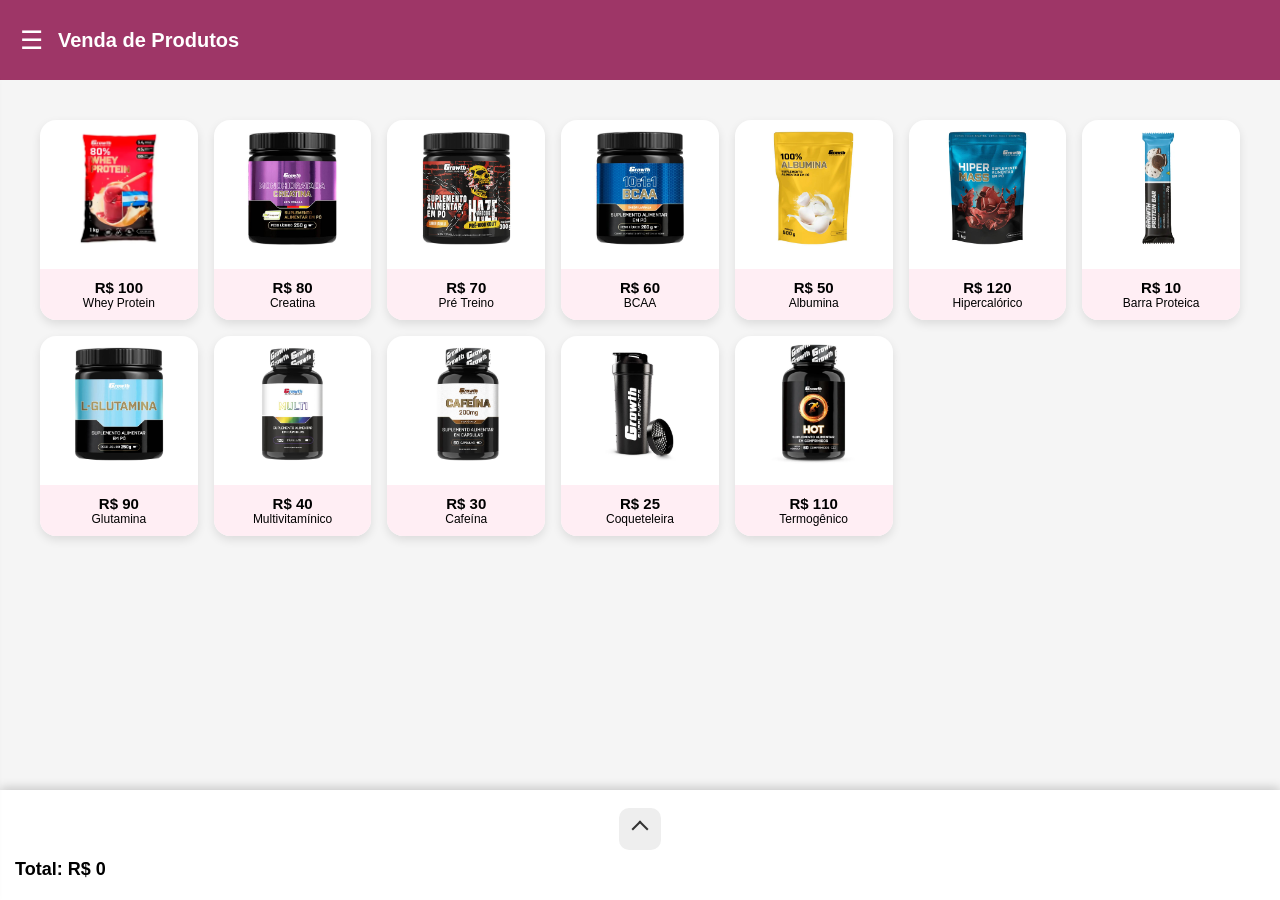
==== carrinho.html @ 3f132ab1 "Update carrinho.html" ====
<!DOCTYPE html>
<html lang="pt-BR">
<head>
<meta charset="UTF-8">
<meta name="viewport" content="width=device-width, initial-scale=1.0">
<title>PDV Web</title>

<style>
body {
  font-family: Arial, sans-serif;
  margin: 0;
  background: #f5f5f5;
}

/* HEADER */
.header {
  width: 100%;
  height: 80px;
  background: #9E3667;
  display: flex;
  align-items: center;
  padding: 0 20px;
  gap: 15px;
  position: fixed;
  top: 0;
  left: 0;
  z-index: 1000;
  box-sizing: border-box;
}

.header h1 {
  color: white;
  margin: 0;
  font-size: 20px;
}

/* 🍔 BOTÃO */
.menu-btn {
  font-size: 26px;
  color: white;
  cursor: pointer;
}

/* MENU LATERAL */
.side-menu {
  position: fixed;
  top: 80px;
  left: -260px;
  width: 250px;
  height: calc(100vh - 80px);
  background: white;
  box-shadow: 2px 0 10px rgba(0,0,0,0.2);
  transition: left 0.3s ease;
  z-index: 6000;
  display: flex;
  flex-direction: column;
}

.side-menu.open {
  left: 0;
}

.menu-item {
  padding: 20px;
  border-bottom: 1px solid #eee;
  cursor: pointer;
}

.menu-item:hover {
  background: #f5f5f5;
}

/* OVERLAY */
.menu-overlay {
  position: fixed;
  top: 0;
  left: 0;
  width: 100%;
  height: 100%;
  background: rgba(0,0,0,0.4);
  display: none;
  z-index: 5500;
}

.menu-overlay.show {
  display: block;
}

/* CONTAINER */
.container {
  max-width: 1200px;
  margin: auto;
  padding: 20px;
  margin-top: 100px;
  padding-bottom: 130px;
}

/* GRID */
.products {
  display: grid;
  grid-template-columns: repeat(auto-fill, minmax(140px, 1fr));
  gap: 16px;
}

/* CARD */
.product {
  width: 100%;
  min-height: 200px;
  background: white;
  border-radius: 16px;
  overflow: hidden;
  cursor: pointer;
  position: relative;
  box-shadow: 0 4px 10px rgba(0,0,0,0.1);
  display: flex;
  flex-direction: column;
}

.product-image-box {
  height: 120px;
  display: flex;
  align-items: center;
  justify-content: center;
  padding: 8px;
}

.product-img {
  max-width: 100%;
  max-height: 100%;
  object-fit: contain;
}

.product-info {
  background: #FFEEF4;
  padding: 10px;
  text-align: center;
  margin-top: auto;
}

.product-price {
  font-weight: bold;
  font-size: 15px;
}

.product-name {
  font-size: 12px;
}

/* BADGE */
.badge {
  position: absolute;
  top: 8px;
  right: 8px;
  background: #ff4d6d;
  color: white;
  border-radius: 50%;
  width: 28px;
  height: 28px;
  display: none;
  align-items: center;
  justify-content: center;
  font-size: 13px;
}

/* FOOTER */
.footer-bar {
  position: fixed;
  bottom: 0;
  left: 0;
  right: 0;
  height: 110px;
  background: white;
  box-shadow: 0 -2px 10px rgba(0,0,0,0.2);
  z-index: 2000;
}

.total-box {
  position: absolute;
  left: 15px;
  bottom: 20px;
  font-weight: bold;
  font-size: 18px;
}

/* SETA */
.toggle-btn {
  position: fixed;
  left: 50%;
  transform: translateX(-50%);
  bottom: 50px;
  width: 42px;
  height: 42px;
  background: #eee;
  border: none;
  border-radius: 10px;
  display: flex;
  align-items: center;
  justify-content: center;
  cursor: pointer;
  z-index: 5000;
}

.arrow {
  width: 10px;
  height: 10px;
  border-right: 2px solid #333;
  border-top: 2px solid #333;
  transform: rotate(-45deg);
  transition: 0.3s;
}

.toggle-btn.open .arrow {
  transform: rotate(135deg);
}

/* CARRINHO */
.cart-overlay {
  position: fixed;
  bottom: 0;
  left: 0;
  right: 0;
  height: 0;
  background: white;
  overflow: hidden;
  transition: 0.3s;
  z-index: 3000;
  display: flex;
  flex-direction: column;
}

.cart-overlay.open {
  height: 100vh;
}

.cart {
  flex: 1;
  overflow-y: auto;
  padding: 20px;
  margin-top: 80px;
}

.cart-item {
  display: flex;
  align-items: center;
  gap: 10px;
  margin: 10px 0;
  background: #fff;
  padding: 12px;
  border-radius: 12px;
  border: 1px solid #ddd;
}

.cart-img-box {
  width: 60px;
  height: 60px;
  display: flex;
  align-items: center;
  justify-content: center;
  flex-shrink: 0;
}

.cart-img-box img {
  max-width: 100%;
  max-height: 100%;
}

.cart-info {
  flex: 1;
  min-width: 0;
}

.cart-name {
  font-weight: bold;
}

.cart-price {
  font-size: 14px;
  color: #555;
}

.delete-btn {
  background: none;
  border: none;
  cursor: pointer;
  flex-shrink: 0;
}

.delete-btn img {
  width: 20px;
  height: 20px;
}

.total-cart {
  padding: 15px;
  font-weight: bold;
  font-size: 18px;
  border-top: 1px solid #eee;
}

/* TAXA */
.service-fee {
  padding: 10px 15px;
  border-top: 1px solid #eee;
  display: flex;
  justify-content: flex-start;
  align-items: center;
  font-size: 14px;
  gap: 10px;
}

/* SWITCH */
.switch {
  position: relative;
  width: 44px;
  height: 24px;
  flex-shrink: 0;
}

.switch input {
  display: none;
}

.slider {
  position: absolute;
  cursor: pointer;
  top: 0;
  left: 0;
  right: 0;
  bottom: 0;
  background: #ccc;
  border-radius: 24px;
  transition: 0.3s;
}

.slider:before {
  position: absolute;
  content: "";
  height: 18px;
  width: 18px;
  left: 3px;
  bottom: 3px;
  background: white;
  border-radius: 50%;
  transition: 0.3s;
}

.switch input:checked + .slider {
  background: #9E3667;
}

.switch input:checked + .slider:before {
  transform: translateX(20px);
}

.buttons {
  display: flex;
  gap: 10px;
  padding: 10px;
}

button {
  padding: 10px;
  border: none;
  border-radius: 6px;
  cursor: pointer;
}

.btn-clear { background: #ff4d6d; color: white; }
.btn-add { background: #2196f3; color: white; }
.btn-options { width: 100%; background: #9E3667; color: white; padding: 15px; }

/* MODAIS */
.modal {
  position: fixed;
  top: 0;
  left: 0;
  width: 100%;
  height: 100%;
  background: rgba(0,0,0,0.6);
  display: none;
  align-items: center;
  justify-content: center;
  z-index: 9999;
}

.modal-box {
  background: white;
  padding: 25px;
  border-radius: 12px;
  text-align: center;
  width: 300px;
  max-width: 90vw;
}

.modal-buttons {
  display: flex;
  justify-content: center;
  gap: 8px;
  margin-top: 20px;
}

.btn-yes { background: #4caf50; color: white; }
.btn-no { background: #e53935; color: white; }

/* MEDIA QUERIES */
@media (max-width: 768px) {
  .header h1 {
    font-size: 16px;
  }
  .side-menu {
    width: 220px;
    left: -230px;
  }
  .products {
    grid-template-columns: repeat(auto-fill, minmax(120px, 1fr));
    gap: 10px;
  }
  .product-image-box {
    height: 100px;
  }
}

@media (max-width: 480px) {
  .header {
    padding: 0 12px;
    height: 60px;
  }
  .header h1 {
    font-size: 14px;
  }
  .side-menu {
    top: 60px;
    height: calc(100vh - 60px);
    width: 200px;
    left: -210px;
  }
  .container {
    margin-top: 75px;
    padding: 10px;
  }
  .products {
    grid-template-columns: repeat(2, 1fr);
    gap: 8px;
  }
  .cart {
    margin-top: 60px;
    padding: 10px;
  }
}
</style>
</head>

<body>

<div class="header">
  <div class="menu-btn" onclick="toggleMenu()">☰</div>
  <h1>Venda de Produtos</h1>
</div>

<div class="side-menu" id="sideMenu">
  <div class="menu-item" onclick="goHome()">Início</div>
  <div class="menu-item" onclick="logout()">Sair</div>
</div>

<div class="menu-overlay" id="menuOverlay" onclick="toggleMenu()"></div>

<div class="container" id="main">
  <div class="products" id="products"></div>
</div>

<div class="cart-overlay" id="cartOverlay">
  <div class="cart" id="cart"></div>

  <div class="total-cart">
    Total: R$ <span id="totalCart">0</span>
  </div>

  <!-- TAXA -->
  <div class="service-fee">
    Taxa de serviço (10%)
    <label class="switch">
      <input type="checkbox" id="serviceToggle" onchange="toggleServiceFee()">
      <span class="slider"></span>
    </label>
  </div>

  <div class="buttons">
    <button class="btn-clear" onclick="openClearModal()">Limpar</button>
    <button class="btn-add" onclick="closeCart()">Adicionar Item</button>
  </div>

  <button class="btn-options" onclick="goToPayment()">+ Opções</button>
</div>

<div class="footer-bar">
  <div class="total-box">
    Total: R$ <span id="total">0</span>
  </div>
</div>

<button class="toggle-btn" id="toggleBtn" onclick="toggleCart()">
  <div class="arrow"></div>
</button>

<!-- MODAIS -->
<div class="modal" id="itemModal">
  <div class="modal-box">
    <h3>Você deseja remover este item?</h3>
    <div class="modal-buttons">
      <button class="btn-no" onclick="closeModal()">NÃO</button>
      <button class="btn-yes" onclick="confirmRemove()">SIM</button>
    </div>
  </div>
</div>

<div class="modal" id="clearModal">
  <div class="modal-box">
    <h3>Cancelar transação</h3>
    <p>Você deseja realmente cancelar esta transação?</p>
    <div class="modal-buttons">
      <button class="btn-no" onclick="closeModal()">NÃO</button>
      <button class="btn-yes" onclick="confirmClear()">SIM</button>
    </div>
  </div>
</div>

<script>

let cart = {};
let itemToRemove = null;

/* TAXA (FIX) */
let serviceFeeEnabled = false;

function calculateTotal(total){
  return serviceFeeEnabled ? total * 1.10 : total;
}

function syncServiceToggleUI(){
  document.getElementById('serviceToggle').checked = serviceFeeEnabled;
  localStorage.setItem('serviceFeeEnabled', serviceFeeEnabled);
}

function toggleServiceFee(){
  serviceFeeEnabled = document.getElementById('serviceToggle').checked;
  localStorage.setItem('serviceFeeEnabled', serviceFeeEnabled);
  updateUI();
}

function resetServiceFee(){
  serviceFeeEnabled = false;
  syncServiceToggleUI();
}

// MENU
function toggleMenu() {
  document.getElementById('sideMenu').classList.toggle('open');
  document.getElementById('menuOverlay').classList.toggle('show');
}

function logout() {
  localStorage.clear();
  window.location.href = "index.html";
}

// PRODUTOS
const produtos = [
  {nome:"Whey Protein", preco:100, img:"D_NQ_NP_877710-MLA99447989168_112025-O.webp"},
  {nome:"Creatina", preco:80, img:"creatina-250g-creapure-growth-supplements-1.jpg"},
  {nome:"Pré Treino", preco:70, img:"pr-treino-haze-hardcore-300g-growth-supplements.jpg"},
  {nome:"BCAA", preco:60, img:"bcaa-10-1-1-200g-em-p-growth-supplements.jpg"},
  {nome:"Albumina", preco:50, img:"albumina-500g-growth-supplements.jpg"},
  {nome:"Hipercalórico", preco:120, img:"hiper-mass-1kg-sabor-chocolate-growth-supplements.jpg"},
  {nome:"Barra Proteica", preco:10, img:"barra-de-prote-na-barrinha-de-prote-na-display-c-12-un-growth-supplements.webp"},
  {nome:"Glutamina", preco:90, img:"l-glutamina-250g-growth-supplements-1.jpg"},
  {nome:"Multivitamínico", preco:40, img:"multivitam-nico-120-c-ps-nova-f-rmula-growth-supplements-1.jpg"},
  {nome:"Cafeína", preco:30, img:"cafe-na-200mg-60-caps-growth-supplements-termog-nico.jpg"},
  {nome:"Coqueteleira", preco:25, img:"coqueteleira-preta-600ml-growth-supplements.jpg"},
  {nome:"Termogênico", preco:110, img:"hot.webp"}
];

const productsDiv = document.getElementById('products');

produtos.forEach(p => {
  const idSafe = p.nome.replace(/\s/g, '-');
  productsDiv.innerHTML += `
    <div class="product" onclick="addProduct('${p.nome}')">
      <div class="product-image-box">
        <img src="${p.img}" class="product-img">
      </div>
      <div class="product-info">
        <div class="product-price">R$ ${p.preco}</div>
        <div class="product-name">${p.nome}</div>
      </div>
      <div class="badge" id="badge-${idSafe}"></div>
    </div>
  `;
});

function addProduct(name) {
  const produto = produtos.find(p => p.nome === name);
  if (!cart[name]) cart[name] = { qty: 0, price: produto.preco, img: produto.img };
  cart[name].qty++;
  updateUI();
}

function updateUI() {
  const cartDiv = document.getElementById('cart');
  const totalSpan = document.getElementById('total');
  const totalCart = document.getElementById('totalCart');

  cartDiv.innerHTML = '';
  let total = 0;

  document.querySelectorAll('.badge').forEach(b => {
    b.style.display = 'none';
    b.innerText = '';
  });

  Object.keys(cart).forEach(name => {
    const item = cart[name];
    const itemTotal = item.qty * item.price;
    total += itemTotal;

    const idSafe = name.replace(/\s/g, '-');
    const badge = document.getElementById('badge-' + idSafe);

    if (badge) {
      badge.style.display = 'flex';
      badge.innerText = item.qty;
    }

    cartDiv.innerHTML += `
      <div class="cart-item">
        <div class="cart-img-box">
          <img src="${item.img}">
        </div>
        <div class="cart-info">
          <div class="cart-name">${name} x${item.qty}</div>
          <div class="cart-price">R$ ${itemTotal}</div>
        </div>
        <button class="delete-btn" onclick="askRemove('${name}')">
          <img src="lixeira.ico">
        </button>
      </div>
    `;
  });

  const finalTotal = calculateTotal(total);

  totalSpan.innerText = finalTotal.toFixed(2);
  totalCart.innerText = finalTotal.toFixed(2);

  syncServiceToggleUI();

  if (total === 0) {
    resetServiceFee();
    closeCart();
  }
}

// MODAIS
function askRemove(name) {
  itemToRemove = name;
  document.getElementById('itemModal').style.display = 'flex';
}

function confirmRemove() {
  const items = Object.keys(cart);
  document.getElementById('itemModal').style.display = 'none';

  if (items.length === 1) {
    openClearModal();
    return;
  }

  delete cart[itemToRemove];
  itemToRemove = null;
  updateUI();
}

function openClearModal() {
  document.getElementById('clearModal').style.display = 'flex';
}

function confirmClear() {
  cart = {};
  resetServiceFee();
  updateUI();
  closeModal();
}

function closeModal() {
  document.getElementById('itemModal').style.display = 'none';
  document.getElementById('clearModal').style.display = 'none';
}

// ACTIONS
function toggleCart() {
  const overlay = document.getElementById('cartOverlay');
  const btn = document.getElementById('toggleBtn');
  overlay.classList.toggle('open');
  btn.classList.toggle('open');
}

function closeCart() {
  document.getElementById('cartOverlay').classList.remove('open');
  document.getElementById('toggleBtn').classList.remove('open');
}

function goToPayment() {
  localStorage.setItem('cart', JSON.stringify(cart));
  window.location.href = "pagamento.html";
}

function goHome() {
  closeCart();
  toggleMenu();
}

</script>

</body>
</html>
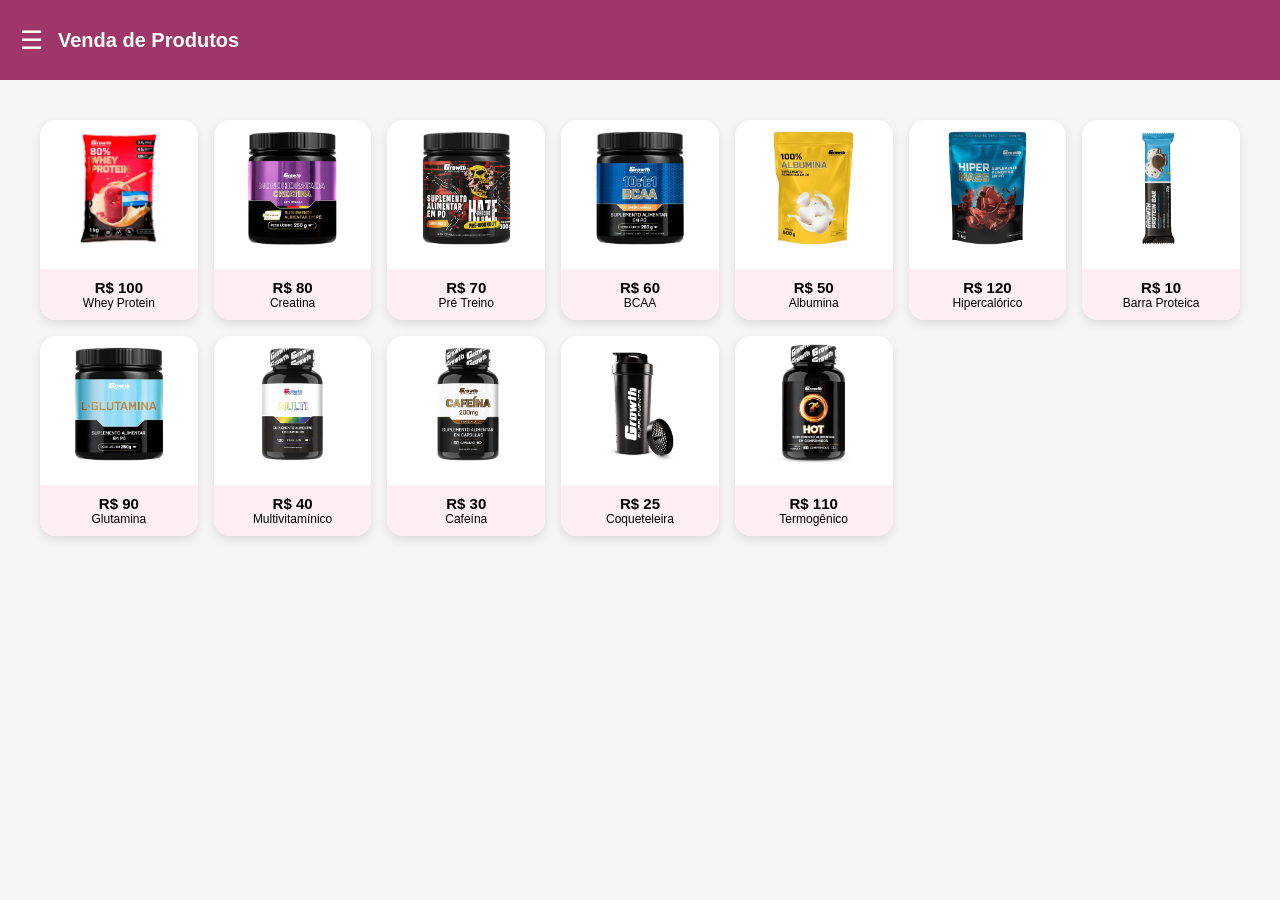
==== commit db57db6d: "Update carrinho.html" ====
--- a/carrinho.html
+++ b/carrinho.html
@@ -172,6 +172,7 @@
   background: white;
   box-shadow: 0 -2px 10px rgba(0,0,0,0.2);
   z-index: 2000;
+  display: none;
 }
 
 .total-box {
@@ -198,6 +199,7 @@
   justify-content: center;
   cursor: pointer;
   z-index: 5000;
+  display: none;
 }
 
 .arrow {
@@ -653,9 +655,17 @@
 
   syncServiceToggleUI();
 
+  const footerBar = document.querySelector('.footer-bar');
+  const toggleBtn = document.getElementById('toggleBtn');
+
   if (total === 0) {
+    footerBar.style.display = 'none';
+    toggleBtn.style.display = 'none';
     resetServiceFee();
     closeCart();
+  } else {
+    footerBar.style.display = 'block';
+    toggleBtn.style.display = 'flex';
   }
 }
 
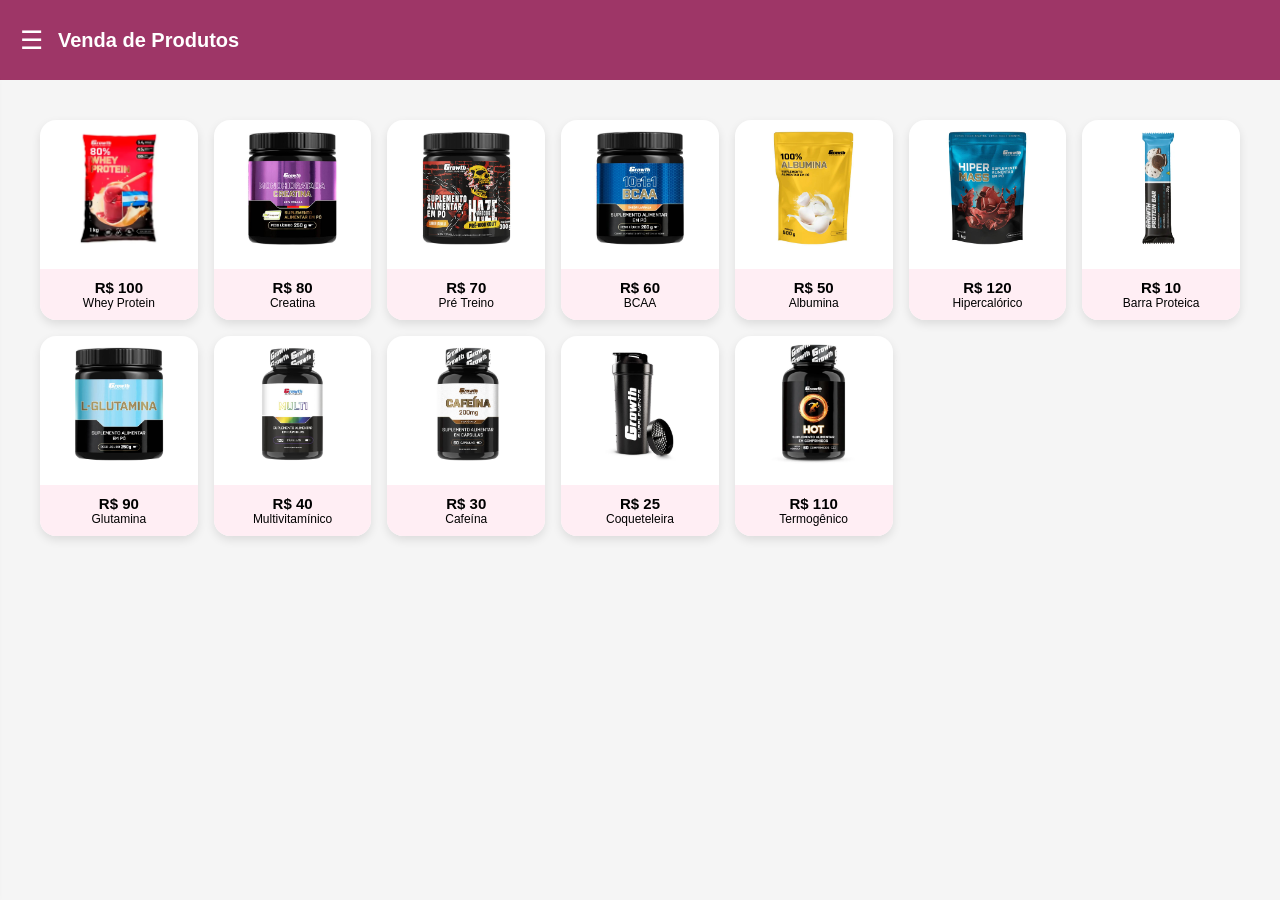
==== commit f28cddab: "Update carrinho.html" ====
--- a/carrinho.html
+++ b/carrinho.html
@@ -280,6 +280,14 @@
   color: #555;
 }
 
+.cart-actions {
+  display: flex;
+  flex-direction: column;
+  align-items: flex-end;
+  gap: 8px;
+  flex-shrink: 0;
+}
+
 .delete-btn {
   background: none;
   border: none;
@@ -290,6 +298,44 @@
 .delete-btn img {
   width: 20px;
   height: 20px;
+}
+
+/* BOTÃO APLICAR DESCONTO INDIVIDUAL */
+.btn-desconto-item {
+  background: #2196f3;
+  color: white;
+  border: none;
+  padding: 6px 12px;
+  border-radius: 20px;
+  cursor: pointer;
+  font-size: 11px;
+  white-space: nowrap;
+}
+
+/* DESCONTO APLICADO */
+.desconto-aplicado {
+  display: flex;
+  align-items: center;
+  gap: 6px;
+  font-size: 12px;
+  color: #555;
+  white-space: nowrap;
+}
+
+.btn-remove-desconto {
+  width: 22px;
+  height: 22px;
+  border-radius: 50%;
+  background: red;
+  color: white;
+  border: none;
+  cursor: pointer;
+  font-size: 12px;
+  display: flex;
+  align-items: center;
+  justify-content: center;
+  flex-shrink: 0;
+  line-height: 1;
 }
 
 .total-cart {
@@ -394,11 +440,93 @@
   max-width: 90vw;
 }
 
+.modal-header {
+  display: flex;
+  justify-content: space-between;
+  align-items: center;
+  margin-bottom: 15px;
+  font-weight: bold;
+}
+
+.modal-close {
+  cursor: pointer;
+  font-size: 20px;
+  color: #666;
+}
+
 .modal-buttons {
   display: flex;
   justify-content: center;
   gap: 8px;
   margin-top: 20px;
+}
+
+.option {
+  padding: 14px 0;
+  border-bottom: 1px solid #eee;
+  cursor: pointer;
+}
+.option:last-child { border-bottom: none; }
+
+/* Keypad */
+#discDisplay { text-align: center; font-size: 34px; margin: 10px 0; }
+#discLabel { text-align: center; margin-bottom: 15px; color: #666; }
+.keypad {
+  display: grid; grid-template-columns: repeat(3, 1fr);
+  gap: 12px; justify-items: center; margin-top: 10px;
+}
+.key {
+  width: 56px; height: 56px; border-radius: 50%;
+  border: 2px solid #9E3667; background: #f2f2f2;
+  font-size: 18px; cursor: pointer;
+}
+.actions {
+  display: flex; gap: 10px; margin-top: 15px;
+}
+.btn-red, .btn-green {
+  flex: 1; padding: 12px; border: none; border-radius: 12px;
+  color: white; font-weight: bold; cursor: pointer;
+}
+.btn-red { background: #e74c3c; }
+.btn-green { background: #2ecc71; }
+
+/* Modais de Erro e Login */
+#discErrorModal, #discErroInvalidoModal, #discLoginModal, #discErroLoginModal {
+  position: fixed; inset: 0; background: rgba(0,0,0,0.6);
+  display: none; align-items: center; justify-content: center;
+  z-index: 10000;
+}
+
+/* Login */
+#discLoginModal .modal-box {
+  padding: 30px 25px;
+}
+#discLoginModal p {
+  margin: 15px 0 6px 0;
+  text-align: left;
+  font-weight: bold;
+  color: #333;
+}
+#discLoginModal input {
+  width: 100%;
+  padding: 13px;
+  margin-bottom: 18px;
+  border: 1px solid #ccc;
+  border-radius: 8px;
+  font-size: 16px;
+  box-sizing: border-box;
+}
+#discLoginModal button {
+  width: 100%;
+  padding: 14px;
+  background: #9E3667;
+  color: white;
+  border: none;
+  border-radius: 12px;
+  font-size: 16px;
+  font-weight: bold;
+  cursor: pointer;
+  margin-top: 10px;
 }
 
 .btn-yes { background: #4caf50; color: white; }
@@ -447,6 +575,11 @@
   .cart {
     margin-top: 60px;
     padding: 10px;
+  }
+  .key {
+    width: 48px;
+    height: 48px;
+    font-size: 16px;
   }
 }
 </style>
@@ -504,7 +637,7 @@
   <div class="arrow"></div>
 </button>
 
-<!-- MODAIS -->
+<!-- MODAIS EXISTENTES -->
 <div class="modal" id="itemModal">
   <div class="modal-box">
     <h3>Você deseja remover este item?</h3>
@@ -526,16 +659,112 @@
   </div>
 </div>
 
+<!-- MODAL TIPO DE DESCONTO INDIVIDUAL -->
+<div class="modal" id="discTipoModal">
+  <div class="modal-box">
+    <div class="modal-header">
+      <span>Tipo de desconto</span>
+      <span class="modal-close" onclick="discFecharModal()">✕</span>
+    </div>
+    <div class="option" onclick="discAbrirInput('percent')">(%) Percentual</div>
+    <div class="option" onclick="discAbrirInput('valor')">(R$) Valor</div>
+  </div>
+</div>
+
+<!-- MODAL TECLADO NUMÉRICO -->
+<div class="modal" id="discInputModal">
+  <div class="modal-box">
+    <h2 id="discDisplay">0</h2>
+    <p id="discLabel"></p>
+    <div class="keypad">
+      <button class="key" onclick="discDig(1)">1</button>
+      <button class="key" onclick="discDig(2)">2</button>
+      <button class="key" onclick="discDig(3)">3</button>
+      <button class="key" onclick="discDig(4)">4</button>
+      <button class="key" onclick="discDig(5)">5</button>
+      <button class="key" onclick="discDig(6)">6</button>
+      <button class="key" onclick="discDig(7)">7</button>
+      <button class="key" onclick="discDig(8)">8</button>
+      <button class="key" onclick="discDig(9)">9</button>
+      <button class="key" onclick="discClearInput()">C</button>
+      <button class="key" onclick="discDig(0)">0</button>
+      <button class="key" onclick="discDel()">⌫</button>
+    </div>
+    <div class="actions">
+      <button class="btn-red" onclick="discCancelarInput()">Cancelar</button>
+      <button class="btn-green" onclick="discValidarEDescontar()">Avançar</button>
+    </div>
+  </div>
+</div>
+
+<!-- MODAL ERRO INVÁLIDO -->
+<div id="discErroInvalidoModal">
+  <div class="modal-box">
+    <div style="font-size:18px; font-weight:bold; margin-bottom:12px;">EYE WEB</div>
+    <div style="font-size:15px; color:#666; margin-bottom:25px;">Valor inválido para o desconto</div>
+    <button onclick="discFecharErroInvalido()" 
+            style="background:#9E3667; color:white; padding:12px 40px; border:none; border-radius:12px; font-weight:bold;">
+      OK
+    </button>
+  </div>
+</div>
+
+<!-- MODAL LIMITE SUPERIOR -->
+<div id="discErrorModal">
+  <div class="modal-box">
+    <div id="discErrorTitle" style="font-size:18px; font-weight:bold; margin-bottom:15px;">AUTORIZAR</div>
+    <div id="discErrorMessage" style="font-size:15px; color:#666; margin-bottom:25px; line-height:1.5;"></div>
+    <div style="display:flex; gap:12px; justify-content:center;">
+      <button onclick="discAbrirModalLogin()" 
+              style="background:#e74c3c; color:white; padding:12px 30px; border:none; border-radius:12px; font-weight:bold;">
+        Autorizar
+      </button>
+      <button onclick="discFecharErroERetornar()" 
+              style="background:#9E3667; color:white; padding:12px 30px; border:none; border-radius:12px; font-weight:bold;">
+        OK
+      </button>
+    </div>
+  </div>
+</div>
+
+<!-- MODAL LOGIN -->
+<div id="discLoginModal">
+  <div class="modal-box">
+    <div class="modal-header">
+      <span>LOGIN COM SEUS DADOS</span>
+      <span class="modal-close" onclick="discFecharTodosModais()">✕</span>
+    </div>
+    <p>Usuário</p>
+    <input type="text" id="discUsername" placeholder="Digite o usuário">
+    <p>Senha</p>
+    <input type="password" id="discPassword" placeholder="Digite a senha">
+    <button onclick="discTentarLogin()">Entrar</button>
+  </div>
+</div>
+
+<!-- MODAL ERRO LOGIN -->
+<div id="discErroLoginModal">
+  <div class="modal-box">
+    <div style="font-size:18px; font-weight:bold; color:#333; margin-bottom:10px;">EYE PRO</div>
+    <div style="font-size:15px; color:#666; margin-bottom:25px;">Usuário/senha incorreto</div>
+    <button onclick="discFecharErroLogin()" 
+            style="background:#9E3667; color:white; padding:12px 40px; border:none; border-radius:12px; font-weight:bold;">
+      OK
+    </button>
+  </div>
+</div>
+
 <script>
 
 let cart = {};
 let itemToRemove = null;
 
-/* TAXA (FIX) */
+/* TAXA */
 let serviceFeeEnabled = false;
 
-function calculateTotal(total){
-  return serviceFeeEnabled ? total * 1.10 : total;
+function calculateTotal(subtotal){
+  // subtotal já vem com descontos aplicados
+  return serviceFeeEnabled ? subtotal * 1.10 : subtotal;
 }
 
 function syncServiceToggleUI(){
@@ -601,7 +830,7 @@
 
 function addProduct(name) {
   const produto = produtos.find(p => p.nome === name);
-  if (!cart[name]) cart[name] = { qty: 0, price: produto.preco, img: produto.img };
+  if (!cart[name]) cart[name] = { qty: 0, price: produto.preco, img: produto.img, desconto: 0, descontoTipo: null };
   cart[name].qty++;
   updateUI();
 }
@@ -612,7 +841,8 @@
   const totalCart = document.getElementById('totalCart');
 
   cartDiv.innerHTML = '';
-  let total = 0;
+  let somaProdutos = 0;
+  let somaDescontos = 0;
 
   document.querySelectorAll('.badge').forEach(b => {
     b.style.display = 'none';
@@ -622,7 +852,16 @@
   Object.keys(cart).forEach(name => {
     const item = cart[name];
     const itemTotal = item.qty * item.price;
-    total += itemTotal;
+    somaProdutos += itemTotal;
+
+    // Calcular desconto do item
+    let descontoValor = 0;
+    if (item.descontoTipo === 'percent') {
+      descontoValor = itemTotal * item.desconto / 100;
+    } else if (item.descontoTipo === 'valor') {
+      descontoValor = item.desconto;
+    }
+    somaDescontos += descontoValor;
 
     const idSafe = name.replace(/\s/g, '-');
     const badge = document.getElementById('badge-' + idSafe);
@@ -630,6 +869,21 @@
     if (badge) {
       badge.style.display = 'flex';
       badge.innerText = item.qty;
+    }
+
+    // Botão de desconto ou desconto aplicado
+    let descontoHTML = '';
+    if (item.descontoTipo) {
+      descontoHTML = `
+        <div class="desconto-aplicado">
+          <button class="btn-remove-desconto" onclick="event.stopPropagation(); removerDescontoItem('${name}')">✕</button>
+          <span>desconto de R$ ${descontoValor.toFixed(2)}</span>
+        </div>
+      `;
+    } else {
+      descontoHTML = `
+        <button class="btn-desconto-item" onclick="event.stopPropagation(); abrirDescontoItem('${name}')">APLICAR DESCONTO</button>
+      `;
     }
 
     cartDiv.innerHTML += `
@@ -641,14 +895,19 @@
           <div class="cart-name">${name} x${item.qty}</div>
           <div class="cart-price">R$ ${itemTotal}</div>
         </div>
-        <button class="delete-btn" onclick="askRemove('${name}')">
-          <img src="lixeira.ico">
-        </button>
+        <div class="cart-actions">
+          <button class="delete-btn" onclick="askRemove('${name}')">
+            <img src="lixeira.ico">
+          </button>
+          ${descontoHTML}
+        </div>
       </div>
     `;
   });
 
-  const finalTotal = calculateTotal(total);
+  // (Soma dos produtos - desconto) e depois + taxa se habilitada
+  const subtotalComDesconto = somaProdutos - somaDescontos;
+  const finalTotal = calculateTotal(subtotalComDesconto);
 
   totalSpan.innerText = finalTotal.toFixed(2);
   totalCart.innerText = finalTotal.toFixed(2);
@@ -658,7 +917,7 @@
   const footerBar = document.querySelector('.footer-bar');
   const toggleBtn = document.getElementById('toggleBtn');
 
-  if (total === 0) {
+  if (somaProdutos === 0) {
     footerBar.style.display = 'none';
     toggleBtn.style.display = 'none';
     resetServiceFee();
@@ -669,7 +928,203 @@
   }
 }
 
-// MODAIS
+// ======================= DESCONTO INDIVIDUAL =======================
+const DISC_LIMITE_PERCENTUAL = 10;
+let discItemName = null;
+let discTipo = null;
+let discInput = "";
+let discDescontoPendente = null;
+let discTipoPendente = null;
+
+// Calcula a soma de todos os descontos individuais (excluindo um item opcional)
+function calcTotalDescontos(excluirItem) {
+  let soma = 0;
+  Object.keys(cart).forEach(name => {
+    if (name === excluirItem) return;
+    const item = cart[name];
+    if (item.descontoTipo === 'percent') {
+      soma += (item.qty * item.price) * item.desconto / 100;
+    } else if (item.descontoTipo === 'valor') {
+      soma += item.desconto;
+    }
+  });
+  return soma;
+}
+
+function calcSomaProdutos() {
+  let soma = 0;
+  Object.keys(cart).forEach(name => { soma += cart[name].qty * cart[name].price; });
+  return soma;
+}
+
+function abrirDescontoItem(name) {
+  discItemName = name;
+  discTipo = null;
+  discInput = "";
+  document.getElementById('discTipoModal').style.display = 'flex';
+}
+
+function discAbrirInput(t) {
+  discTipo = t;
+  discInput = "";
+  document.getElementById('discTipoModal').style.display = 'none';
+  document.getElementById('discInputModal').style.display = 'flex';
+  document.getElementById('discLabel').innerText = t === "percent" ? "PERCENTUAL (%)" : "VALOR (R$)";
+  discAtualizarDisplay();
+}
+
+function discFecharModal() {
+  document.getElementById('discTipoModal').style.display = 'none';
+  document.getElementById('discInputModal').style.display = 'none';
+  discItemName = null;
+  discTipo = null;
+  discInput = "";
+}
+
+function discCancelarInput() {
+  discTipo = null;
+  discInput = "";
+  discFecharModal();
+}
+
+function discValidarEDescontar() {
+  const item = cart[discItemName];
+  const itemTotal = item.qty * item.price;
+  const somaProdutos = calcSomaProdutos();
+  const descontosExistentes = calcTotalDescontos(discItemName);
+  const limiteGlobal = somaProdutos * (DISC_LIMITE_PERCENTUAL / 100);
+  let valorDigitado = parseFloat(discInput) || 0;
+
+  let novoDescontoReais = 0;
+
+  if (discTipo === "percent") {
+    if (valorDigitado <= 0 || valorDigitado >= 100) {
+      discMostrarErroInvalido();
+      return;
+    }
+    novoDescontoReais = itemTotal * valorDigitado / 100;
+  } else {
+    novoDescontoReais = valorDigitado / 100;
+    if (novoDescontoReais <= 0 || novoDescontoReais >= itemTotal) {
+      discMostrarErroInvalido();
+      return;
+    }
+  }
+
+  // Verifica se a soma de todos os descontos ultrapassa 10% do total do carrinho
+  if (descontosExistentes + novoDescontoReais > limiteGlobal) {
+    discDescontoPendente = discTipo === "percent" ? valorDigitado : novoDescontoReais;
+    discTipoPendente = discTipo;
+    const disponivel = Math.max(0, limiteGlobal - descontosExistentes);
+    discMostrarLimiteSuperior(
+      `Não é possivel adicionar o desconto.<br>O limite total de desconto é de ${DISC_LIMITE_PERCENTUAL}% (R$ ${limiteGlobal.toFixed(2)}).<br>Disponível: R$ ${disponivel.toFixed(2)}`
+    );
+    return;
+  }
+
+  // Aplicar desconto
+  if (discTipo === "percent") {
+    item.desconto = valorDigitado;
+    item.descontoTipo = "percent";
+  } else {
+    item.desconto = novoDescontoReais;
+    item.descontoTipo = "valor";
+  }
+
+  document.getElementById('discInputModal').style.display = 'none';
+  discItemName = null;
+  discTipo = null;
+  discInput = "";
+  updateUI();
+}
+
+function removerDescontoItem(name) {
+  cart[name].desconto = 0;
+  cart[name].descontoTipo = null;
+  updateUI();
+}
+
+// Keypad
+function discDig(n) { discInput += n; discAtualizarDisplay(); }
+function discDel() { discInput = discInput.slice(0, -1); discAtualizarDisplay(); }
+function discClearInput() { discInput = ""; discAtualizarDisplay(); }
+
+function discAtualizarDisplay() {
+  document.getElementById('discDisplay').innerText =
+    discTipo === "percent"
+      ? (discInput || "0") + "%"
+      : "R$ " + ((parseFloat(discInput) || 0) / 100).toFixed(2);
+}
+
+// Modais de erro/login
+function discMostrarErroInvalido() {
+  document.getElementById('discErroInvalidoModal').style.display = "flex";
+}
+
+function discFecharErroInvalido() {
+  document.getElementById('discErroInvalidoModal').style.display = "none";
+}
+
+function discMostrarLimiteSuperior(msg) {
+  document.getElementById('discErrorMessage').innerHTML = msg;
+  document.getElementById('discErrorModal').style.display = "flex";
+}
+
+function discAbrirModalLogin() {
+  document.getElementById('discErrorModal').style.display = "none";
+  document.getElementById('discUsername').value = "";
+  document.getElementById('discPassword').value = "";
+  document.getElementById('discLoginModal').style.display = "flex";
+}
+
+function discTentarLogin() {
+  const user = document.getElementById('discUsername').value.trim();
+  const pass = document.getElementById('discPassword').value.trim();
+
+  if (user === "candidato" && pass === "Candidato.22") {
+    const item = cart[discItemName];
+    if (discTipoPendente === "percent") {
+      item.desconto = discDescontoPendente;
+      item.descontoTipo = "percent";
+    } else {
+      item.desconto = discDescontoPendente;
+      item.descontoTipo = "valor";
+    }
+    document.getElementById('discLoginModal').style.display = "none";
+    document.getElementById('discInputModal').style.display = "none";
+    discDescontoPendente = null;
+    discTipoPendente = null;
+    discItemName = null;
+    discTipo = null;
+    discInput = "";
+    updateUI();
+  } else {
+    document.getElementById('discLoginModal').style.display = "none";
+    document.getElementById('discErroLoginModal').style.display = "flex";
+  }
+}
+
+function discFecharErroLogin() {
+  document.getElementById('discErroLoginModal').style.display = "none";
+  document.getElementById('discLoginModal').style.display = "flex";
+}
+
+function discFecharErroERetornar() {
+  document.getElementById('discErrorModal').style.display = "none";
+}
+
+function discFecharTodosModais() {
+  document.getElementById('discLoginModal').style.display = "none";
+  document.getElementById('discErroLoginModal').style.display = "none";
+  document.getElementById('discErrorModal').style.display = "none";
+  document.getElementById('discInputModal').style.display = "none";
+  document.getElementById('discTipoModal').style.display = "none";
+  discItemName = null;
+  discTipo = null;
+  discInput = "";
+}
+
+// ======================= MODAIS ORIGINAIS =======================
 function askRemove(name) {
   itemToRemove = name;
   document.getElementById('itemModal').style.display = 'flex';
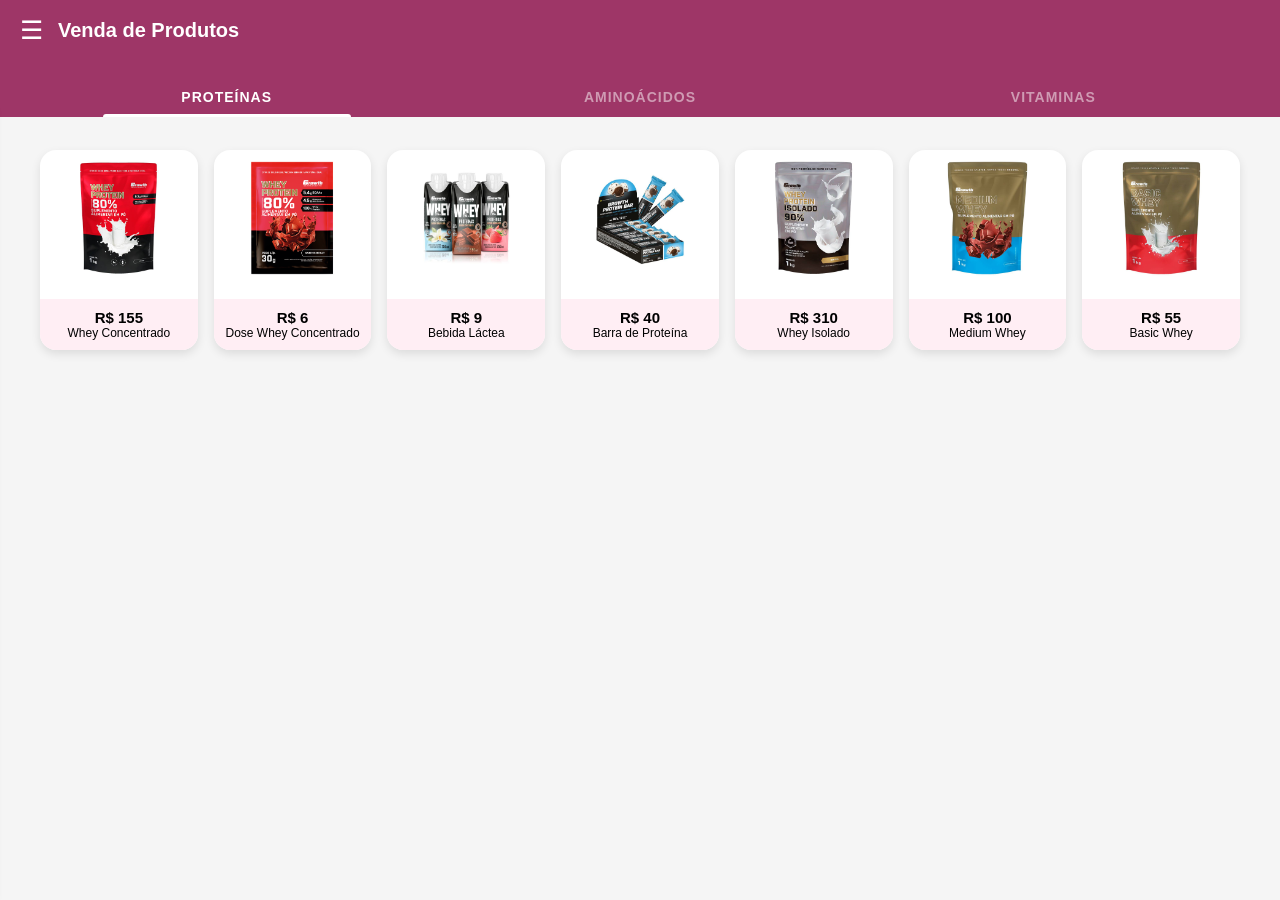
==== commit 0368b41c: "Update carrinho.html" ====
--- a/carrinho.html
+++ b/carrinho.html
@@ -15,7 +15,6 @@
 /* HEADER */
 .header {
   width: 100%;
-  height: 80px;
   background: #9E3667;
   display: flex;
   align-items: center;
@@ -26,12 +25,66 @@
   left: 0;
   z-index: 1000;
   box-sizing: border-box;
+  flex-direction: column;
+  padding-bottom: 0;
+}
+
+.header-top {
+  width: 100%;
+  height: 60px;
+  display: flex;
+  align-items: center;
+  gap: 15px;
 }
 
 .header h1 {
   color: white;
   margin: 0;
   font-size: 20px;
+}
+
+/* ABAS DE GRUPO */
+.group-tabs {
+  width: 100%;
+  display: flex;
+  justify-content: center;
+  gap: 0;
+  padding: 0;
+}
+
+.group-tab {
+  flex: 1;
+  text-align: center;
+  padding: 14px 10px 12px;
+  color: rgba(255,255,255,0.5);
+  font-weight: bold;
+  font-size: 14px;
+  letter-spacing: 1px;
+  cursor: pointer;
+  position: relative;
+  transition: color 0.3s;
+  user-select: none;
+}
+
+.group-tab.active {
+  color: #fff;
+}
+
+.group-tab::after {
+  content: '';
+  position: absolute;
+  bottom: 0;
+  left: 50%;
+  transform: translateX(-50%);
+  width: 0;
+  height: 3px;
+  background: #fff;
+  border-radius: 3px 3px 0 0;
+  transition: width 0.3s;
+}
+
+.group-tab.active::after {
+  width: 60%;
 }
 
 /* 🍔 BOTÃO */
@@ -44,10 +97,10 @@
 /* MENU LATERAL */
 .side-menu {
   position: fixed;
-  top: 80px;
+  top: 110px;
   left: -260px;
   width: 250px;
-  height: calc(100vh - 80px);
+  height: calc(100vh - 110px);
   background: white;
   box-shadow: 2px 0 10px rgba(0,0,0,0.2);
   transition: left 0.3s ease;
@@ -91,7 +144,7 @@
   max-width: 1200px;
   margin: auto;
   padding: 20px;
-  margin-top: 100px;
+  margin-top: 130px;
   padding-bottom: 130px;
 }
 
@@ -553,19 +606,26 @@
 @media (max-width: 480px) {
   .header {
     padding: 0 12px;
-    height: 60px;
+    padding-bottom: 0;
+  }
+  .header-top {
+    height: 50px;
   }
   .header h1 {
     font-size: 14px;
   }
+  .group-tab {
+    font-size: 11px;
+    padding: 10px 5px 8px;
+  }
   .side-menu {
-    top: 60px;
-    height: calc(100vh - 60px);
+    top: 95px;
+    height: calc(100vh - 95px);
     width: 200px;
     left: -210px;
   }
   .container {
-    margin-top: 75px;
+    margin-top: 115px;
     padding: 10px;
   }
   .products {
@@ -588,8 +648,15 @@
 <body>
 
 <div class="header">
-  <div class="menu-btn" onclick="toggleMenu()">☰</div>
-  <h1>Venda de Produtos</h1>
+  <div class="header-top">
+    <div class="menu-btn" onclick="toggleMenu()">☰</div>
+    <h1>Venda de Produtos</h1>
+  </div>
+  <div class="group-tabs">
+    <div class="group-tab active" onclick="selectGroup('PROTEINAS')" id="tab-PROTEINAS">PROTEÍNAS</div>
+    <div class="group-tab" onclick="selectGroup('AMINOACIDOS')" id="tab-AMINOACIDOS">AMINOÁCIDOS</div>
+    <div class="group-tab" onclick="selectGroup('VITAMINAS')" id="tab-VITAMINAS">VITAMINAS</div>
+  </div>
 </div>
 
 <div class="side-menu" id="sideMenu">
@@ -763,7 +830,6 @@
 let serviceFeeEnabled = false;
 
 function calculateTotal(subtotal){
-  // subtotal já vem com descontos aplicados
   return serviceFeeEnabled ? subtotal * 1.10 : subtotal;
 }
 
@@ -794,42 +860,87 @@
   window.location.href = "index.html";
 }
 
-// PRODUTOS
-const produtos = [
-  {nome:"Whey Protein", preco:100, img:"D_NQ_NP_877710-MLA99447989168_112025-O.webp"},
-  {nome:"Creatina", preco:80, img:"creatina-250g-creapure-growth-supplements-1.jpg"},
-  {nome:"Pré Treino", preco:70, img:"pr-treino-haze-hardcore-300g-growth-supplements.jpg"},
-  {nome:"BCAA", preco:60, img:"bcaa-10-1-1-200g-em-p-growth-supplements.jpg"},
-  {nome:"Albumina", preco:50, img:"albumina-500g-growth-supplements.jpg"},
-  {nome:"Hipercalórico", preco:120, img:"hiper-mass-1kg-sabor-chocolate-growth-supplements.jpg"},
-  {nome:"Barra Proteica", preco:10, img:"barra-de-prote-na-barrinha-de-prote-na-display-c-12-un-growth-supplements.webp"},
-  {nome:"Glutamina", preco:90, img:"l-glutamina-250g-growth-supplements-1.jpg"},
-  {nome:"Multivitamínico", preco:40, img:"multivitam-nico-120-c-ps-nova-f-rmula-growth-supplements-1.jpg"},
-  {nome:"Cafeína", preco:30, img:"cafe-na-200mg-60-caps-growth-supplements-termog-nico.jpg"},
-  {nome:"Coqueteleira", preco:25, img:"coqueteleira-preta-600ml-growth-supplements.jpg"},
-  {nome:"Termogênico", preco:110, img:"hot.webp"}
-];
-
-const productsDiv = document.getElementById('products');
-
-produtos.forEach(p => {
-  const idSafe = p.nome.replace(/\s/g, '-');
-  productsDiv.innerHTML += `
-    <div class="product" onclick="addProduct('${p.nome}')">
-      <div class="product-image-box">
-        <img src="${p.img}" class="product-img">
+// ======================= PRODUTOS POR GRUPO =======================
+const produtosPorGrupo = {
+  PROTEINAS: [
+    // ⬇️ COLOQUE A IMAGEM DE CADA PRODUTO NO CAMPO "img" ABAIXO
+    { nome: "Whey Concentrado",    preco: 155, img: "top-whey-protein-concentrado-1kg-growth-supplements-3.jpg" /* ex: "D_NQ_NP_877710-MLA99447989168_112025-O.webp" */ },
+    { nome: "Dose Whey Concentrado", preco: 6,  img: "dose-whey-protein-concentrado-30gr-growth-supplements-6.png" /* ex: "dose-whey.jpg" */ },
+    { nome: "Bebida Láctea",       preco: 9,   img: "bebida-l-ctea-uht-de-prote-nas-growth-supplements.jpg" /* ex: "bebida-lactea.jpg" */ },
+    { nome: "Barra de Proteína",   preco: 40,  img: "barra-de-prote-na-barrinha-de-prote-na-display-c-12-un-growth-supplements-2.jpg" /* ex: "barra-proteina.jpg" */ },
+    { nome: "Whey Isolado",        preco: 310, img: "top-whey-protein-isolado-1kg-growth-supplements-3.jpg" /* ex: "whey-isolado.jpg" */ },
+    { nome: "Medium Whey",         preco: 100, img: "medium-whey-protein-1kg-growth-supplements.jpg" /* ex: "medium-whey.jpg" */ },
+    { nome: "Basic Whey",          preco: 55,  img: "basic-whey-protein-1kg-growth-supplements.jpg" /* ex: "basic-whey.jpg" */ },
+  ],
+  AMINOACIDOS: [
+    { nome: "Creatina",            preco: 50,  img: "creatina-monohidratada-250g-growth-supplements.jpg" /* ex: "creatina.jpg" */ },
+    { nome: "Creatina Creapure",   preco: 110, img: "creatina-250g-creapure-growth-supplements-1.jpg" /* ex: "creatina-creapure.jpg" */ },
+    { nome: "Glutamina",           preco: 50,  img: "l-glutamina-250g-growth-supplements-1.jpg" /* ex: "glutamina.jpg" */ },
+    { nome: "Beta-Alanina",        preco: 70,  img: "beta-alanina-em-p-growth-supplements.jpg" /* ex: "beta-alanina.jpg" */ },
+    { nome: "BCAA",                preco: 55,  img: "bcaa-10-1-1-200g-em-p-growth-supplements.jpg" /* ex: "bcaa.jpg" */ },
+    { nome: "Arginina",            preco: 30,  img: "arginina-powder-250g-growth-supplements.jpg" /* ex: "arginina.jpg" */ },
+    { nome: "Leucina",             preco: 43,  img: "l-leucine-200gr-growth-supplements-2.jpg" /* ex: "leucina.jpg" */ },
+  ],
+  VITAMINAS: [
+    { nome: "Multivitamínico",     preco: 48,  img: "multivitam-nico-120-c-ps-nova-f-rmula-growth-supplements-1.jpg" /* ex: "multivitaminico.jpg" */ },
+    { nome: "Vitamina D",          preco: 32,  img: "vitamina-d-ultra-2000ui-120-caps-growth-supplements-1.jpg" /* ex: "vitamina-d.jpg" */ },
+    { nome: "Vitamina B12",        preco: 22,  img: "vitamina-b12-com-120-c-psulas-growth-supplements.jpg" /* ex: "vitamina-b12.jpg" */ },
+    { nome: "ZMA",                 preco: 25,  img: "zma-120-caps-growth-supplements.jpg" /* ex: "zma.jpg" */ },
+    { nome: "Vitamina C",          preco: 17,  img: "vitamina-c-120-caps-growth-supplements-1.jpg" /* ex: "vitamina-c.jpg" */ },
+    { nome: "Complexo B",          preco: 22,  img: "complexo-b-120-caps-growth-supplements.jpg" /* ex: "complexo-b.jpg" */ },
+    { nome: "Vitamina E",          preco: 14,  img: "vitamina-e-75caps-growth-supplements.jpg" /* ex: "vitamina-e.jpg" */ },
+  ]
+};
+
+// Gera lista plana para busca no carrinho
+function getAllProducts() {
+  let all = [];
+  Object.values(produtosPorGrupo).forEach(arr => { all = all.concat(arr); });
+  return all;
+}
+
+let grupoAtual = 'PROTEINAS';
+
+function selectGroup(grupo) {
+  grupoAtual = grupo;
+  document.querySelectorAll('.group-tab').forEach(t => t.classList.remove('active'));
+  document.getElementById('tab-' + grupo).classList.add('active');
+  renderProducts();
+}
+
+function renderProducts() {
+  const productsDiv = document.getElementById('products');
+  productsDiv.innerHTML = '';
+  const lista = produtosPorGrupo[grupoAtual] || [];
+
+  lista.forEach(p => {
+    const idSafe = p.nome.replace(/\s/g, '-');
+    const qty = cart[p.nome] ? cart[p.nome].qty : 0;
+    const imgHTML = p.img
+      ? `<img src="${p.img}" class="product-img">`
+      : `<div style="color:#ccc;font-size:40px;">📦</div>`;
+
+    productsDiv.innerHTML += `
+      <div class="product" onclick="addProduct('${p.nome}')">
+        <div class="product-image-box">
+          ${imgHTML}
+        </div>
+        <div class="product-info">
+          <div class="product-price">R$ ${p.preco}</div>
+          <div class="product-name">${p.nome}</div>
+        </div>
+        <div class="badge" id="badge-${idSafe}" style="${qty > 0 ? 'display:flex' : 'display:none'}">${qty > 0 ? qty : ''}</div>
       </div>
-      <div class="product-info">
-        <div class="product-price">R$ ${p.preco}</div>
-        <div class="product-name">${p.nome}</div>
-      </div>
-      <div class="badge" id="badge-${idSafe}"></div>
-    </div>
-  `;
-});
+    `;
+  });
+}
+
+// Render inicial
+renderProducts();
 
 function addProduct(name) {
-  const produto = produtos.find(p => p.nome === name);
+  const allProducts = getAllProducts();
+  const produto = allProducts.find(p => p.nome === name);
   if (!cart[name]) cart[name] = { qty: 0, price: produto.preco, img: produto.img, desconto: 0, descontoTipo: null };
   cart[name].qty++;
   updateUI();
@@ -844,17 +955,14 @@
   let somaProdutos = 0;
   let somaDescontos = 0;
 
-  document.querySelectorAll('.badge').forEach(b => {
-    b.style.display = 'none';
-    b.innerText = '';
-  });
+  // Atualiza badges na tela atual
+  renderProducts();
 
   Object.keys(cart).forEach(name => {
     const item = cart[name];
     const itemTotal = item.qty * item.price;
     somaProdutos += itemTotal;
 
-    // Calcular desconto do item
     let descontoValor = 0;
     if (item.descontoTipo === 'percent') {
       descontoValor = itemTotal * item.desconto / 100;
@@ -863,15 +971,10 @@
     }
     somaDescontos += descontoValor;
 
-    const idSafe = name.replace(/\s/g, '-');
-    const badge = document.getElementById('badge-' + idSafe);
-
-    if (badge) {
-      badge.style.display = 'flex';
-      badge.innerText = item.qty;
-    }
-
-    // Botão de desconto ou desconto aplicado
+    const imgHTML = item.img
+      ? `<img src="${item.img}">`
+      : `<div style="font-size:30px;">📦</div>`;
+
     let descontoHTML = '';
     if (item.descontoTipo) {
       descontoHTML = `
@@ -889,7 +992,7 @@
     cartDiv.innerHTML += `
       <div class="cart-item">
         <div class="cart-img-box">
-          <img src="${item.img}">
+          ${imgHTML}
         </div>
         <div class="cart-info">
           <div class="cart-name">${name} x${item.qty}</div>
@@ -905,7 +1008,6 @@
     `;
   });
 
-  // (Soma dos produtos - desconto) e depois + taxa se habilitada
   const subtotalComDesconto = somaProdutos - somaDescontos;
   const finalTotal = calculateTotal(subtotalComDesconto);
 
@@ -936,7 +1038,6 @@
 let discDescontoPendente = null;
 let discTipoPendente = null;
 
-// Calcula a soma de todos os descontos individuais (excluindo um item opcional)
 function calcTotalDescontos(excluirItem) {
   let soma = 0;
   Object.keys(cart).forEach(name => {
@@ -1011,7 +1112,6 @@
     }
   }
 
-  // Verifica se a soma de todos os descontos ultrapassa 10% do total do carrinho
   if (descontosExistentes + novoDescontoReais > limiteGlobal) {
     discDescontoPendente = discTipo === "percent" ? valorDigitado : novoDescontoReais;
     discTipoPendente = discTipo;
@@ -1022,7 +1122,6 @@
     return;
   }
 
-  // Aplicar desconto
   if (discTipo === "percent") {
     item.desconto = valorDigitado;
     item.descontoTipo = "percent";
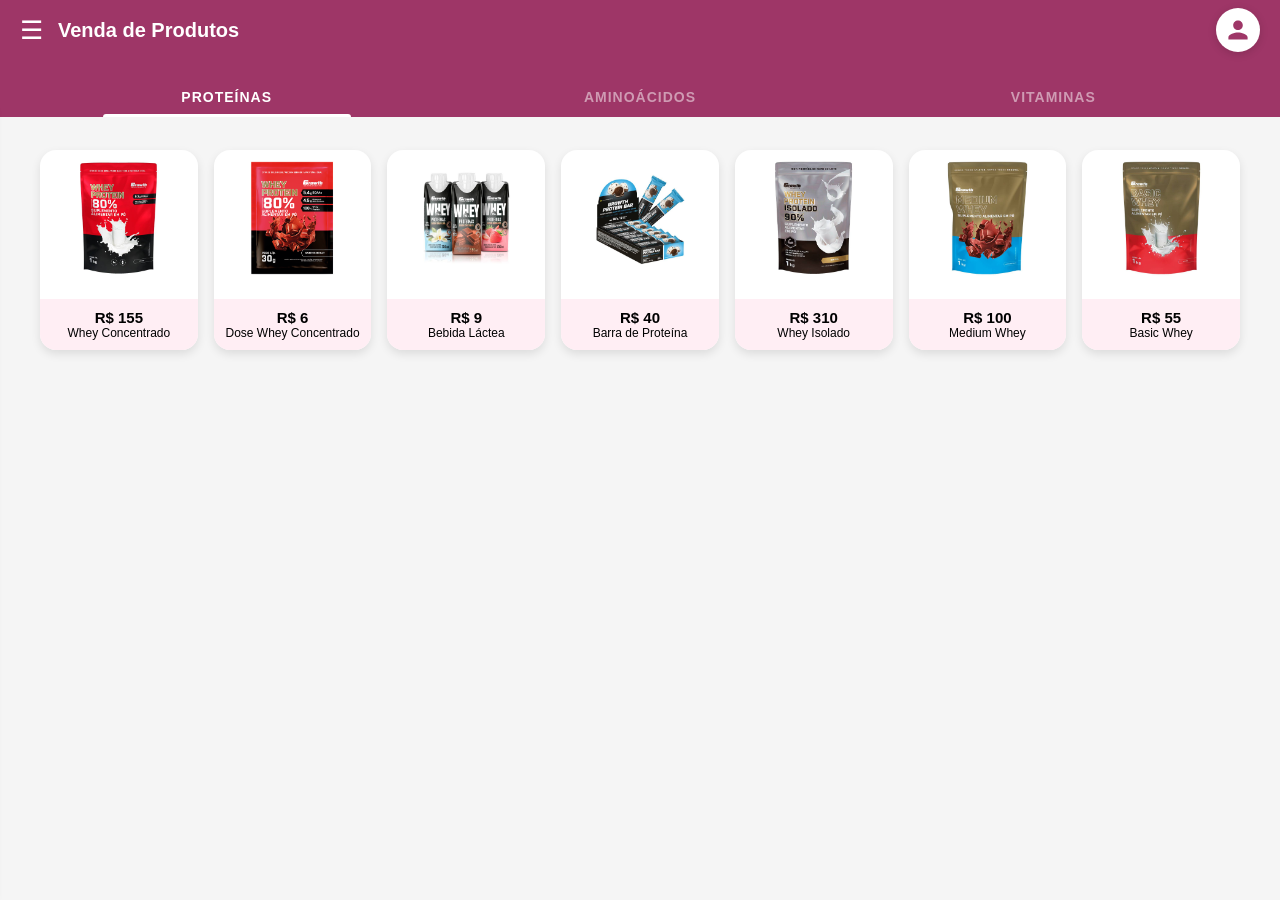
==== commit 89844da0: "Update carrinho.html" ====
--- a/carrinho.html
+++ b/carrinho.html
@@ -41,6 +41,50 @@
   color: white;
   margin: 0;
   font-size: 20px;
+  flex: 1;
+}
+
+/* ÍCONE CONSUMIDOR */
+.consumer-icon {
+  width: 44px;
+  height: 44px;
+  background: white;
+  border-radius: 50%;
+  display: flex;
+  align-items: center;
+  justify-content: center;
+  cursor: pointer;
+  flex-shrink: 0;
+  box-shadow: 0 2px 8px rgba(0,0,0,0.15);
+  transition: transform 0.2s;
+  position: relative;
+}
+.consumer-icon:hover {
+  transform: scale(1.08);
+}
+.consumer-icon svg {
+  width: 24px;
+  height: 24px;
+  fill: #9E3667;
+}
+.consumer-icon.identified {
+  outline: 3px solid #4CAF50;
+}
+.consumer-icon.identified::after {
+  content: '✓';
+  position: absolute;
+  bottom: -2px;
+  right: -2px;
+  background: #4CAF50;
+  color: white;
+  font-size: 10px;
+  width: 16px;
+  height: 16px;
+  border-radius: 50%;
+  display: flex;
+  align-items: center;
+  justify-content: center;
+  font-weight: bold;
 }
 
 /* ABAS DE GRUPO */
@@ -236,6 +280,15 @@
   font-size: 18px;
 }
 
+.consumer-name-footer {
+  position: absolute;
+  left: 15px;
+  bottom: 60px;
+  font-size: 14px;
+  font-weight: bold;
+  color: #9E3667;
+}
+
 /* SETA */
 .toggle-btn {
   position: fixed;
@@ -491,6 +544,8 @@
   text-align: center;
   width: 300px;
   max-width: 90vw;
+  max-height: 90vh;
+  overflow-y: auto;
 }
 
 .modal-header {
@@ -585,6 +640,137 @@
 .btn-yes { background: #4caf50; color: white; }
 .btn-no { background: #e53935; color: white; }
 
+/* ======================= MODAIS CONSUMIDOR ======================= */
+.consumer-modal-header {
+  background: #9E3667;
+  color: white;
+  padding: 16px 20px;
+  border-radius: 12px 12px 0 0;
+  margin: 0;
+  display: flex;
+  align-items: center;
+  gap: 12px;
+  font-weight: bold;
+  font-size: 16px;
+}
+.consumer-modal-header .back-arrow {
+  cursor: pointer;
+  font-size: 22px;
+}
+
+.consumer-input-row {
+  display: flex;
+  align-items: center;
+  gap: 8px;
+  margin-bottom: 16px;
+}
+.consumer-input-row input {
+  flex: 1;
+  padding: 12px 14px;
+  border: none;
+  border-bottom: 2px solid #ccc;
+  font-size: 16px;
+  outline: none;
+  background: transparent;
+  border-radius: 0;
+}
+.consumer-input-row input:focus {
+  border-bottom-color: #9E3667;
+}
+.consumer-search-btn {
+  width: 44px;
+  height: 44px;
+  border-radius: 50%;
+  background: #00BCD4;
+  border: none;
+  cursor: pointer;
+  display: flex;
+  align-items: center;
+  justify-content: center;
+  flex-shrink: 0;
+}
+.consumer-search-btn svg {
+  width: 20px;
+  height: 20px;
+  fill: white;
+}
+.consumer-filter-btn {
+  width: 44px;
+  height: 44px;
+  border-radius: 50%;
+  background: #eee;
+  border: none;
+  cursor: pointer;
+  display: flex;
+  align-items: center;
+  justify-content: center;
+  flex-shrink: 0;
+}
+.consumer-filter-btn svg {
+  width: 20px;
+  height: 20px;
+  fill: #666;
+}
+
+.consumer-field {
+  text-align: left;
+  margin-bottom: 14px;
+}
+.consumer-field label {
+  display: block;
+  font-size: 12px;
+  color: #999;
+  margin-bottom: 4px;
+}
+.consumer-field input,
+.consumer-field select {
+  width: 100%;
+  padding: 10px 0;
+  border: none;
+  border-bottom: 1px solid #ddd;
+  font-size: 15px;
+  outline: none;
+  background: transparent;
+  box-sizing: border-box;
+}
+.consumer-field input:focus,
+.consumer-field select:focus {
+  border-bottom-color: #9E3667;
+}
+
+.consumer-bottom-btns {
+  display: flex;
+  gap: 10px;
+  margin-top: 20px;
+}
+.consumer-bottom-btns button {
+  flex: 1;
+  padding: 14px;
+  border: none;
+  border-radius: 25px;
+  font-weight: bold;
+  font-size: 14px;
+  cursor: pointer;
+  text-transform: uppercase;
+}
+.btn-consumer-cancel {
+  background: #2196F3;
+  color: white;
+}
+.btn-consumer-confirm {
+  background: #00BCD4;
+  color: white;
+}
+
+/* Consumidor identificado no carrinho */
+.consumer-name-cart {
+  padding: 8px 15px;
+  font-weight: bold;
+  font-size: 14px;
+  color: #9E3667;
+  border-top: 1px solid #eee;
+}
+
 /* MEDIA QUERIES */
 @media (max-width: 768px) {
   .header h1 {
@@ -651,6 +837,9 @@
   <div class="header-top">
     <div class="menu-btn" onclick="toggleMenu()">☰</div>
     <h1>Venda de Produtos</h1>
+    <div class="consumer-icon" id="consumerIcon" onclick="abrirModalConsumidor()">
+      <svg viewBox="0 0 24 24"><path d="M12 12c2.7 0 4.8-2.1 4.8-4.8S14.7 2.4 12 2.4 7.2 4.5 7.2 7.2 9.3 12 12 12zm0 2.4c-3.2 0-9.6 1.6-9.6 4.8v2.4h19.2v-2.4c0-3.2-6.4-4.8-9.6-4.8z"/></svg>
+    </div>
   </div>
   <div class="group-tabs">
     <div class="group-tab active" onclick="selectGroup('PROTEINAS')" id="tab-PROTEINAS">PROTEÍNAS</div>
@@ -672,6 +861,8 @@
 
 <div class="cart-overlay" id="cartOverlay">
   <div class="cart" id="cart"></div>
+
+  <div class="consumer-name-cart" id="consumerNameCart" style="display:none;"></div>
 
   <div class="total-cart">
     Total: R$ <span id="totalCart">0</span>
@@ -695,6 +886,7 @@
 </div>
 
 <div class="footer-bar">
+  <div class="consumer-name-footer" id="consumerNameFooter" style="display:none;"></div>
   <div class="total-box">
     Total: R$ <span id="total">0</span>
   </div>
@@ -821,10 +1013,215 @@
   </div>
 </div>
 
+<!-- ======================= MODAIS CONSUMIDOR ======================= -->
+
+<!-- Modal Identificar Consumidor (CPF/CNPJ) -->
+<div class="modal" id="consumerSearchModal">
+  <div class="modal-box" style="padding:0; overflow:hidden; width:340px;">
+    <div class="consumer-modal-header">
+      <span class="back-arrow" onclick="fecharConsumerSearch()">‹</span>
+      <span>IDENTIFICAR VENDA</span>
+    </div>
+    <div style="padding: 20px 25px 25px;">
+      <div class="consumer-input-row">
+        <input type="text" id="consumerCpfInput" placeholder="CPF / CNPJ">
+        <button class="consumer-search-btn" onclick="buscarConsumidor()">
+          <svg viewBox="0 0 24 24"><path d="M15.5 14h-.79l-.28-.27A6.47 6.47 0 0 0 16 9.5 6.5 6.5 0 1 0 9.5 16c1.61 0 3.09-.59 4.23-1.57l.27.28v.79l5 4.99L20.49 19l-4.99-5zm-6 0C7.01 14 5 11.99 5 9.5S7.01 5 9.5 5 14 7.01 14 9.5 11.99 14 9.5 14z"/></svg>
+        </button>
+      </div>
+
+      <div class="consumer-field">
+        <input type="text" id="consumerMesa" placeholder="Número da mesa">
+      </div>
+      <div class="consumer-field">
+        <input type="text" id="consumerObs" placeholder="Observações">
+      </div>
+
+      <div class="consumer-bottom-btns">
+        <button class="btn-consumer-cancel" onclick="limparConsumerSearch()">LIMPAR</button>
+        <button class="btn-consumer-confirm" onclick="confirmarConsumerSearch()">CONFIRMAR</button>
+      </div>
+    </div>
+  </div>
+</div>
+
+<!-- Modal Consumidor Não Encontrado -->
+<div class="modal" id="consumerNotFoundModal">
+  <div class="modal-box">
+    <h3 style="margin-bottom:8px;">CONSUMIDOR NÃO ENCONTRADO</h3>
+    <p style="color:#666; margin-bottom:20px;">Deseja cadastrar o consumidor?</p>
+    <div class="modal-buttons">
+      <button class="btn-no" style="padding:12px 30px; border-radius:25px; font-weight:bold;" onclick="fecharConsumerNotFound()">NÃO</button>
+      <button class="btn-yes" style="padding:12px 30px; border-radius:25px; font-weight:bold; background:#00BCD4;" onclick="abrirCadastroConsumidor()">SIM</button>
+    </div>
+  </div>
+</div>
+
+<!-- Modal Cadastrar Consumidor -->
+<div class="modal" id="consumerRegisterModal">
+  <div class="modal-box" style="padding:0; overflow-x:hidden; overflow-y:auto; width:340px;">
+    <div class="consumer-modal-header">
+      <span class="back-arrow" onclick="fecharCadastroConsumidor()">‹</span>
+      <span>CADASTRAR CONSUMIDOR</span>
+    </div>
+    <div style="padding: 20px 25px 25px;">
+      <div class="consumer-field">
+        <label>CPF / CNPJ</label>
+        <input type="text" id="regCpf" readonly>
+      </div>
+      <div class="consumer-field">
+        <label>Telefone</label>
+        <input type="text" id="regTelefone" placeholder="Telefone">
+      </div>
+      <div class="consumer-field">
+        <label>Nome *</label>
+        <input type="text" id="regNome" placeholder="Nome">
+      </div>
+      <div class="consumer-field">
+        <label>E-mail</label>
+        <input type="email" id="regEmail" placeholder="E-mail">
+      </div>
+      <div class="consumer-field">
+        <label>Nascimento</label>
+        <input type="date" id="regNascimento">
+      </div>
+      <div class="consumer-field">
+        <label>Gênero</label>
+        <select id="regGenero">
+          <option value="">Não especificado</option>
+          <option value="masculino">Masculino</option>
+          <option value="feminino">Feminino</option>
+          <option value="outro">Outro</option>
+        </select>
+      </div>
+
+      <div class="consumer-bottom-btns">
+        <button class="btn-consumer-cancel" onclick="fecharCadastroConsumidor()">Cancelar</button>
+        <button class="btn-consumer-confirm" style="background:#e74c3c;" onclick="confirmarCadastroConsumidor()">Concluir</button>
+      </div>
+    </div>
+  </div>
+</div>
+
 <script>
 
 let cart = {};
 let itemToRemove = null;
+
+/* ======================= CONSUMIDOR ======================= */
+let consumidorIdentificado = null; // { nome, cpf, telefone, email, nascimento, genero }
+
+function abrirModalConsumidor() {
+  document.getElementById('consumerCpfInput').value = '';
+  document.getElementById('consumerMesa').value = '';
+  document.getElementById('consumerObs').value = '';
+  document.getElementById('consumerSearchModal').style.display = 'flex';
+}
+
+function fecharConsumerSearch() {
+  document.getElementById('consumerSearchModal').style.display = 'none';
+}
+
+function limparConsumerSearch() {
+  document.getElementById('consumerCpfInput').value = '';
+  document.getElementById('consumerMesa').value = '';
+  document.getElementById('consumerObs').value = '';
+  // Remover consumidor identificado
+  consumidorIdentificado = null;
+  localStorage.removeItem('consumidor');
+  atualizarConsumerUI();
+}
+
+function buscarConsumidor() {
+  const cpf = document.getElementById('consumerCpfInput').value.trim();
+  if (!cpf) return;
+  // Hardcode: sempre não encontrado
+  document.getElementById('consumerNotFoundModal').style.display = 'flex';
+}
+
+function confirmarConsumerSearch() {
+  const mesa = document.getElementById('consumerMesa').value.trim();
+  const obs = document.getElementById('consumerObs').value.trim();
+  if (consumidorIdentificado) {
+    consumidorIdentificado.mesa = mesa;
+    consumidorIdentificado.obs = obs;
+    localStorage.setItem('consumidor', JSON.stringify(consumidorIdentificado));
+  } else if (mesa || obs) {
+    // Save mesa/obs even without identified consumer
+    consumidorIdentificado = { nome: '', cpf: '', mesa: mesa, obs: obs };
+    localStorage.setItem('consumidor', JSON.stringify(consumidorIdentificado));
+  }
+  fecharConsumerSearch();
+}
+
+function fecharConsumerNotFound() {
+  document.getElementById('consumerNotFoundModal').style.display = 'none';
+}
+
+function abrirCadastroConsumidor() {
+  document.getElementById('consumerNotFoundModal').style.display = 'none';
+  const cpf = document.getElementById('consumerCpfInput').value.trim();
+  document.getElementById('regCpf').value = cpf;
+  document.getElementById('regTelefone').value = '';
+  document.getElementById('regNome').value = '';
+  document.getElementById('regEmail').value = '';
+  document.getElementById('regNascimento').value = '';
+  document.getElementById('regGenero').value = '';
+  document.getElementById('consumerRegisterModal').style.display = 'flex';
+}
+
+function fecharCadastroConsumidor() {
+  document.getElementById('consumerRegisterModal').style.display = 'none';
+}
+
+function confirmarCadastroConsumidor() {
+  const nome = document.getElementById('regNome').value.trim();
+  if (!nome) {
+    alert('O campo Nome é obrigatório!');
+    return;
+  }
+  consumidorIdentificado = {
+    nome: nome,
+    cpf: document.getElementById('regCpf').value.trim(),
+    telefone: document.getElementById('regTelefone').value.trim(),
+    email: document.getElementById('regEmail').value.trim(),
+    nascimento: document.getElementById('regNascimento').value,
+    genero: document.getElementById('regGenero').value,
+    mesa: document.getElementById('consumerMesa').value.trim(),
+    obs: document.getElementById('consumerObs').value.trim()
+  };
+  localStorage.setItem('consumidor', JSON.stringify(consumidorIdentificado));
+  document.getElementById('consumerRegisterModal').style.display = 'none';
+  document.getElementById('consumerSearchModal').style.display = 'none';
+  atualizarConsumerUI();
+}
+
+function atualizarConsumerUI() {
+  const icon = document.getElementById('consumerIcon');
+  const nameFooter = document.getElementById('consumerNameFooter');
+  const nameCart = document.getElementById('consumerNameCart');
+
+  if (consumidorIdentificado) {
+    icon.classList.add('identified');
+    nameFooter.textContent = consumidorIdentificado.nome;
+    nameFooter.style.display = 'block';
+    nameCart.textContent = '👤 ' + consumidorIdentificado.nome;
+    nameCart.style.display = 'block';
+  } else {
+    icon.classList.remove('identified');
+    nameFooter.style.display = 'none';
+    nameCart.style.display = 'none';
+  }
+}
+
+// Carregar consumidor do localStorage ao iniciar
+(function() {
+  const saved = localStorage.getItem('consumidor');
+  if (saved) {
+    consumidorIdentificado = JSON.parse(saved);
+    atualizarConsumerUI();
+  }
+})();
 
 /* TAXA */
 let serviceFeeEnabled = false;
@@ -863,36 +1260,34 @@
 // ======================= PRODUTOS POR GRUPO =======================
 const produtosPorGrupo = {
   PROTEINAS: [
-    // ⬇️ COLOQUE A IMAGEM DE CADA PRODUTO NO CAMPO "img" ABAIXO
-    { nome: "Whey Concentrado",    preco: 155, img: "top-whey-protein-concentrado-1kg-growth-supplements-3.jpg" /* ex: "D_NQ_NP_877710-MLA99447989168_112025-O.webp" */ },
-    { nome: "Dose Whey Concentrado", preco: 6,  img: "dose-whey-protein-concentrado-30gr-growth-supplements-6.png" /* ex: "dose-whey.jpg" */ },
-    { nome: "Bebida Láctea",       preco: 9,   img: "bebida-l-ctea-uht-de-prote-nas-growth-supplements.jpg" /* ex: "bebida-lactea.jpg" */ },
-    { nome: "Barra de Proteína",   preco: 40,  img: "barra-de-prote-na-barrinha-de-prote-na-display-c-12-un-growth-supplements-2.jpg" /* ex: "barra-proteina.jpg" */ },
-    { nome: "Whey Isolado",        preco: 310, img: "top-whey-protein-isolado-1kg-growth-supplements-3.jpg" /* ex: "whey-isolado.jpg" */ },
-    { nome: "Medium Whey",         preco: 100, img: "medium-whey-protein-1kg-growth-supplements.jpg" /* ex: "medium-whey.jpg" */ },
-    { nome: "Basic Whey",          preco: 55,  img: "basic-whey-protein-1kg-growth-supplements.jpg" /* ex: "basic-whey.jpg" */ },
+    { nome: "Whey Concentrado",    preco: 155, img: "top-whey-protein-concentrado-1kg-growth-supplements-3.jpg" },
+    { nome: "Dose Whey Concentrado", preco: 6,  img: "dose-whey-protein-concentrado-30gr-growth-supplements-6.png" },
+    { nome: "Bebida Láctea",       preco: 9,   img: "bebida-l-ctea-uht-de-prote-nas-growth-supplements.jpg" },
+    { nome: "Barra de Proteína",   preco: 40,  img: "barra-de-prote-na-barrinha-de-prote-na-display-c-12-un-growth-supplements-2.jpg" },
+    { nome: "Whey Isolado",        preco: 310, img: "top-whey-protein-isolado-1kg-growth-supplements-3.jpg" },
+    { nome: "Medium Whey",         preco: 100, img: "medium-whey-protein-1kg-growth-supplements.jpg" },
+    { nome: "Basic Whey",          preco: 55,  img: "basic-whey-protein-1kg-growth-supplements.jpg" },
   ],
   AMINOACIDOS: [
-    { nome: "Creatina",            preco: 50,  img: "creatina-monohidratada-250g-growth-supplements.jpg" /* ex: "creatina.jpg" */ },
-    { nome: "Creatina Creapure",   preco: 110, img: "creatina-250g-creapure-growth-supplements-1.jpg" /* ex: "creatina-creapure.jpg" */ },
-    { nome: "Glutamina",           preco: 50,  img: "l-glutamina-250g-growth-supplements-1.jpg" /* ex: "glutamina.jpg" */ },
-    { nome: "Beta-Alanina",        preco: 70,  img: "beta-alanina-em-p-growth-supplements.jpg" /* ex: "beta-alanina.jpg" */ },
-    { nome: "BCAA",                preco: 55,  img: "bcaa-10-1-1-200g-em-p-growth-supplements.jpg" /* ex: "bcaa.jpg" */ },
-    { nome: "Arginina",            preco: 30,  img: "arginina-powder-250g-growth-supplements.jpg" /* ex: "arginina.jpg" */ },
-    { nome: "Leucina",             preco: 43,  img: "l-leucine-200gr-growth-supplements-2.jpg" /* ex: "leucina.jpg" */ },
+    { nome: "Creatina",            preco: 50,  img: "creatina-monohidratada-250g-growth-supplements.jpg" },
+    { nome: "Creatina Creapure",   preco: 110, img: "creatina-250g-creapure-growth-supplements-1.jpg" },
+    { nome: "Glutamina",           preco: 50,  img: "l-glutamina-250g-growth-supplements-1.jpg" },
+    { nome: "Beta-Alanina",        preco: 70,  img: "beta-alanina-em-p-growth-supplements.jpg" },
+    { nome: "BCAA",                preco: 55,  img: "bcaa-10-1-1-200g-em-p-growth-supplements.jpg" },
+    { nome: "Arginina",            preco: 30,  img: "arginina-powder-250g-growth-supplements.jpg" },
+    { nome: "Leucina",             preco: 43,  img: "l-leucine-200gr-growth-supplements-2.jpg" },
   ],
   VITAMINAS: [
-    { nome: "Multivitamínico",     preco: 48,  img: "multivitam-nico-120-c-ps-nova-f-rmula-growth-supplements-1.jpg" /* ex: "multivitaminico.jpg" */ },
-    { nome: "Vitamina D",          preco: 32,  img: "vitamina-d-ultra-2000ui-120-caps-growth-supplements-1.jpg" /* ex: "vitamina-d.jpg" */ },
-    { nome: "Vitamina B12",        preco: 22,  img: "vitamina-b12-com-120-c-psulas-growth-supplements.jpg" /* ex: "vitamina-b12.jpg" */ },
-    { nome: "ZMA",                 preco: 25,  img: "zma-120-caps-growth-supplements.jpg" /* ex: "zma.jpg" */ },
-    { nome: "Vitamina C",          preco: 17,  img: "vitamina-c-120-caps-growth-supplements-1.jpg" /* ex: "vitamina-c.jpg" */ },
-    { nome: "Complexo B",          preco: 22,  img: "complexo-b-120-caps-growth-supplements.jpg" /* ex: "complexo-b.jpg" */ },
-    { nome: "Vitamina E",          preco: 14,  img: "vitamina-e-75caps-growth-supplements.jpg" /* ex: "vitamina-e.jpg" */ },
+    { nome: "Multivitamínico",     preco: 48,  img: "multivitam-nico-120-c-ps-nova-f-rmula-growth-supplements-1.jpg" },
+    { nome: "Vitamina D",          preco: 32,  img: "vitamina-d-ultra-2000ui-120-caps-growth-supplements-1.jpg" },
+    { nome: "Vitamina B12",        preco: 22,  img: "vitamina-b12-com-120-c-psulas-growth-supplements.jpg" },
+    { nome: "ZMA",                 preco: 25,  img: "zma-120-caps-growth-supplements.jpg" },
+    { nome: "Vitamina C",          preco: 17,  img: "vitamina-c-120-caps-growth-supplements-1.jpg" },
+    { nome: "Complexo B",          preco: 22,  img: "complexo-b-120-caps-growth-supplements.jpg" },
+    { nome: "Vitamina E",          preco: 14,  img: "vitamina-e-75caps-growth-supplements.jpg" },
   ]
 };
 
-// Gera lista plana para busca no carrinho
 function getAllProducts() {
   let all = [];
   Object.values(produtosPorGrupo).forEach(arr => { all = all.concat(arr); });
@@ -917,25 +1312,23 @@
     const idSafe = p.nome.replace(/\s/g, '-');
     const qty = cart[p.nome] ? cart[p.nome].qty : 0;
     const imgHTML = p.img
-      ? `<img src="${p.img}" class="product-img">`
-      : `<div style="color:#ccc;font-size:40px;">📦</div>`;
-
-    productsDiv.innerHTML += `
-      <div class="product" onclick="addProduct('${p.nome}')">
-        <div class="product-image-box">
-          ${imgHTML}
-        </div>
-        <div class="product-info">
-          <div class="product-price">R$ ${p.preco}</div>
-          <div class="product-name">${p.nome}</div>
-        </div>
-        <div class="badge" id="badge-${idSafe}" style="${qty > 0 ? 'display:flex' : 'display:none'}">${qty > 0 ? qty : ''}</div>
-      </div>
-    `;
+      ? '<img src="' + p.img + '" class="product-img">'
+      : '<div style="color:#ccc;font-size:40px;">📦</div>';
+
+    productsDiv.innerHTML += 
+      '<div class="product" onclick="addProduct(\'' + p.nome.replace(/'/g, "\\'") + '\')">' +
+        '<div class="product-image-box">' +
+          imgHTML +
+        '</div>' +
+        '<div class="product-info">' +
+          '<div class="product-price">R$ ' + p.preco + '</div>' +
+          '<div class="product-name">' + p.nome + '</div>' +
+        '</div>' +
+        '<div class="badge" id="badge-' + idSafe + '" style="' + (qty > 0 ? 'display:flex' : 'display:none') + '">' + (qty > 0 ? qty : '') + '</div>' +
+      '</div>';
   });
 }
 
-// Render inicial
 renderProducts();
 
 function addProduct(name) {
@@ -955,7 +1348,6 @@
   let somaProdutos = 0;
   let somaDescontos = 0;
 
-  // Atualiza badges na tela atual
   renderProducts();
 
   Object.keys(cart).forEach(name => {
@@ -972,40 +1364,37 @@
     somaDescontos += descontoValor;
 
     const imgHTML = item.img
-      ? `<img src="${item.img}">`
-      : `<div style="font-size:30px;">📦</div>`;
+      ? '<img src="' + item.img + '">'
+      : '<div style="font-size:30px;">📦</div>';
 
     let descontoHTML = '';
     if (item.descontoTipo) {
-      descontoHTML = `
-        <div class="desconto-aplicado">
-          <button class="btn-remove-desconto" onclick="event.stopPropagation(); removerDescontoItem('${name}')">✕</button>
-          <span>desconto de R$ ${descontoValor.toFixed(2)}</span>
-        </div>
-      `;
+      descontoHTML =
+        '<div class="desconto-aplicado">' +
+          '<button class="btn-remove-desconto" onclick="event.stopPropagation(); removerDescontoItem(\'' + name.replace(/'/g, "\\'") + '\')">✕</button>' +
+          '<span>desconto de R$ ' + descontoValor.toFixed(2) + '</span>' +
+        '</div>';
     } else {
-      descontoHTML = `
-        <button class="btn-desconto-item" onclick="event.stopPropagation(); abrirDescontoItem('${name}')">APLICAR DESCONTO</button>
-      `;
+      descontoHTML =
+        '<button class="btn-desconto-item" onclick="event.stopPropagation(); abrirDescontoItem(\'' + name.replace(/'/g, "\\'") + '\')">APLICAR DESCONTO</button>';
     }
 
-    cartDiv.innerHTML += `
-      <div class="cart-item">
-        <div class="cart-img-box">
-          ${imgHTML}
-        </div>
-        <div class="cart-info">
-          <div class="cart-name">${name} x${item.qty}</div>
-          <div class="cart-price">R$ ${itemTotal}</div>
-        </div>
-        <div class="cart-actions">
-          <button class="delete-btn" onclick="askRemove('${name}')">
-            <img src="lixeira.ico">
-          </button>
-          ${descontoHTML}
-        </div>
-      </div>
-    `;
+    cartDiv.innerHTML +=
+      '<div class="cart-item">' +
+        '<div class="cart-img-box">' +
+          imgHTML +
+        '</div>' +
+        '<div class="cart-info">' +
+          '<div class="cart-name">' + name + ' x' + item.qty + '</div>' +
+          '<div class="cart-price">R$ ' + itemTotal + '</div>' +
+        '</div>' +
+        '<div class="cart-actions">' +
+          '<button class="delete-btn" onclick="askRemove(\'' + name.replace(/'/g, "\\'") + '\')">' +
+            '<img src="lixeira.ico">' +
+          '</button>' +
+          descontoHTML +
+        '</div>' +
+      '</div>';
   });
 
   const subtotalComDesconto = somaProdutos - somaDescontos;
@@ -1117,7 +1506,7 @@
     discTipoPendente = discTipo;
     const disponivel = Math.max(0, limiteGlobal - descontosExistentes);
     discMostrarLimiteSuperior(
-      `Não é possivel adicionar o desconto.<br>O limite total de desconto é de ${DISC_LIMITE_PERCENTUAL}% (R$ ${limiteGlobal.toFixed(2)}).<br>Disponível: R$ ${disponivel.toFixed(2)}`
+      'Não é possivel adicionar o desconto.<br>O limite total de desconto é de ' + DISC_LIMITE_PERCENTUAL + '% (R$ ' + limiteGlobal.toFixed(2) + ').<br>Disponível: R$ ' + disponivel.toFixed(2)
     );
     return;
   }
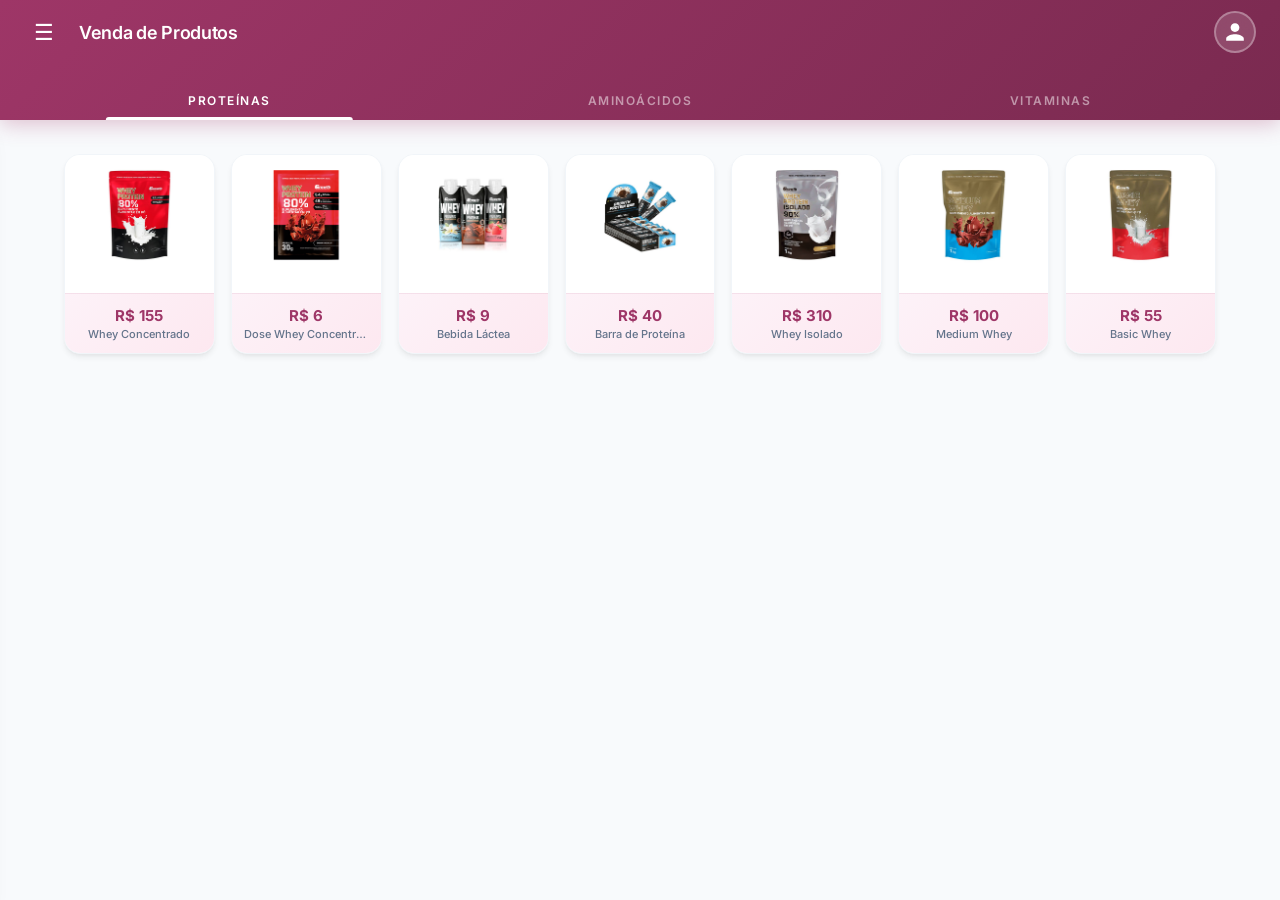
==== commit 84a542bb: "Update carrinho.html" ====
--- a/carrinho.html
+++ b/carrinho.html
@@ -4,21 +4,60 @@
 <meta charset="UTF-8">
 <meta name="viewport" content="width=device-width, initial-scale=1.0">
 <title>PDV Web</title>
+<link href="https://fonts.googleapis.com/css2?family=Inter:wght@300;400;500;600;700;800&display=swap" rel="stylesheet">
 
 <style>
+:root {
+  --primary: #9E3667;
+  --primary-dark: #7A2A50;
+  --primary-darker: #5E1F3D;
+  --primary-light: #C44D83;
+  --primary-subtle: #FFF0F6;
+  --primary-bg: #FDF2F8;
+  --accent: #E91E8C;
+  --success: #10B981;
+  --danger: #EF4444;
+  --warning: #F59E0B;
+  --info: #3B82F6;
+  --surface: #FFFFFF;
+  --surface-secondary: #F8FAFC;
+  --surface-tertiary: #F1F5F9;
+  --text-primary: #1E293B;
+  --text-secondary: #64748B;
+  --text-muted: #94A3B8;
+  --border: #E2E8F0;
+  --border-light: #F1F5F9;
+  --shadow-sm: 0 1px 2px rgba(0,0,0,0.05);
+  --shadow-md: 0 4px 6px -1px rgba(0,0,0,0.07), 0 2px 4px -2px rgba(0,0,0,0.05);
+  --shadow-lg: 0 10px 15px -3px rgba(0,0,0,0.08), 0 4px 6px -4px rgba(0,0,0,0.05);
+  --shadow-xl: 0 20px 25px -5px rgba(0,0,0,0.1), 0 8px 10px -6px rgba(0,0,0,0.05);
+  --radius-sm: 8px;
+  --radius-md: 12px;
+  --radius-lg: 16px;
+  --radius-xl: 20px;
+  --transition: all 0.2s cubic-bezier(0.4, 0, 0.2, 1);
+}
+
+* {
+  margin: 0;
+  padding: 0;
+  box-sizing: border-box;
+}
+
 body {
-  font-family: Arial, sans-serif;
-  margin: 0;
-  background: #f5f5f5;
+  font-family: 'Inter', -apple-system, BlinkMacSystemFont, sans-serif;
+  background: var(--surface-secondary);
+  color: var(--text-primary);
+  -webkit-font-smoothing: antialiased;
 }
 
 /* HEADER */
 .header {
   width: 100%;
-  background: #9E3667;
+  background: linear-gradient(135deg, var(--primary) 0%, var(--primary-dark) 100%);
   display: flex;
   align-items: center;
-  padding: 0 20px;
+  padding: 0 24px;
   gap: 15px;
   position: fixed;
   top: 0;
@@ -27,11 +66,12 @@
   box-sizing: border-box;
   flex-direction: column;
   padding-bottom: 0;
+  box-shadow: 0 4px 20px rgba(158, 54, 103, 0.3);
 }
 
 .header-top {
   width: 100%;
-  height: 60px;
+  height: 64px;
   display: flex;
   align-items: center;
   gap: 15px;
@@ -40,44 +80,49 @@
 .header h1 {
   color: white;
   margin: 0;
-  font-size: 20px;
+  font-size: 18px;
+  font-weight: 600;
   flex: 1;
+  letter-spacing: -0.3px;
 }
 
 /* ÍCONE CONSUMIDOR */
 .consumer-icon {
-  width: 44px;
-  height: 44px;
-  background: white;
+  width: 42px;
+  height: 42px;
+  background: rgba(255,255,255,0.15);
+  backdrop-filter: blur(10px);
+  border: 2px solid rgba(255,255,255,0.3);
   border-radius: 50%;
   display: flex;
   align-items: center;
   justify-content: center;
   cursor: pointer;
   flex-shrink: 0;
-  box-shadow: 0 2px 8px rgba(0,0,0,0.15);
-  transition: transform 0.2s;
+  transition: var(--transition);
   position: relative;
 }
 .consumer-icon:hover {
   transform: scale(1.08);
+  background: rgba(255,255,255,0.25);
 }
 .consumer-icon svg {
-  width: 24px;
-  height: 24px;
-  fill: #9E3667;
+  width: 22px;
+  height: 22px;
+  fill: white;
 }
 .consumer-icon.identified {
-  outline: 3px solid #4CAF50;
+  outline: 3px solid var(--success);
+  background: rgba(255,255,255,0.2);
 }
 .consumer-icon.identified::after {
   content: '✓';
   position: absolute;
   bottom: -2px;
   right: -2px;
-  background: #4CAF50;
+  background: var(--success);
   color: white;
-  font-size: 10px;
+  font-size: 9px;
   width: 16px;
   height: 16px;
   border-radius: 50%;
@@ -85,6 +130,7 @@
   align-items: center;
   justify-content: center;
   font-weight: bold;
+  border: 2px solid var(--primary);
 }
 
 /* ABAS DE GRUPO */
@@ -101,13 +147,14 @@
   text-align: center;
   padding: 14px 10px 12px;
   color: rgba(255,255,255,0.5);
-  font-weight: bold;
-  font-size: 14px;
-  letter-spacing: 1px;
+  font-weight: 600;
+  font-size: 12px;
+  letter-spacing: 1.5px;
   cursor: pointer;
   position: relative;
-  transition: color 0.3s;
+  transition: var(--transition);
   user-select: none;
+  text-transform: uppercase;
 }
 
 .group-tab.active {
@@ -133,24 +180,35 @@
 
 /* 🍔 BOTÃO */
 .menu-btn {
-  font-size: 26px;
+  font-size: 22px;
   color: white;
   cursor: pointer;
+  width: 40px;
+  height: 40px;
+  display: flex;
+  align-items: center;
+  justify-content: center;
+  border-radius: var(--radius-sm);
+  transition: var(--transition);
+}
+.menu-btn:hover {
+  background: rgba(255,255,255,0.1);
 }
 
 /* MENU LATERAL */
 .side-menu {
   position: fixed;
   top: 110px;
-  left: -260px;
-  width: 250px;
+  left: -280px;
+  width: 270px;
   height: calc(100vh - 110px);
-  background: white;
-  box-shadow: 2px 0 10px rgba(0,0,0,0.2);
-  transition: left 0.3s ease;
+  background: var(--surface);
+  box-shadow: var(--shadow-xl);
+  transition: left 0.3s cubic-bezier(0.4, 0, 0.2, 1);
   z-index: 6000;
   display: flex;
   flex-direction: column;
+  border-radius: 0 var(--radius-lg) var(--radius-lg) 0;
 }
 
 .side-menu.open {
@@ -158,13 +216,18 @@
 }
 
 .menu-item {
-  padding: 20px;
-  border-bottom: 1px solid #eee;
+  padding: 18px 24px;
+  border-bottom: 1px solid var(--border-light);
   cursor: pointer;
+  font-weight: 500;
+  font-size: 14px;
+  color: var(--text-primary);
+  transition: var(--transition);
 }
 
 .menu-item:hover {
-  background: #f5f5f5;
+  background: var(--primary-bg);
+  color: var(--primary);
 }
 
 /* OVERLAY */
@@ -174,7 +237,8 @@
   left: 0;
   width: 100%;
   height: 100%;
-  background: rgba(0,0,0,0.4);
+  background: rgba(15, 23, 42, 0.5);
+  backdrop-filter: blur(4px);
   display: none;
   z-index: 5500;
 }
@@ -187,30 +251,41 @@
 .container {
   max-width: 1200px;
   margin: auto;
-  padding: 20px;
+  padding: 24px;
   margin-top: 130px;
-  padding-bottom: 130px;
+  padding-bottom: 140px;
 }
 
 /* GRID */
 .products {
   display: grid;
-  grid-template-columns: repeat(auto-fill, minmax(140px, 1fr));
+  grid-template-columns: repeat(auto-fill, minmax(150px, 1fr));
   gap: 16px;
 }
 
 /* CARD */
 .product {
   width: 100%;
-  min-height: 200px;
-  background: white;
-  border-radius: 16px;
+  height: 200px;
+  background: var(--surface);
+  border-radius: var(--radius-lg);
   overflow: hidden;
   cursor: pointer;
   position: relative;
-  box-shadow: 0 4px 10px rgba(0,0,0,0.1);
+  box-shadow: var(--shadow-md);
   display: flex;
   flex-direction: column;
+  transition: var(--transition);
+  border: 1px solid var(--border-light);
+}
+
+.product:hover {
+  transform: translateY(-2px);
+  box-shadow: var(--shadow-lg);
+}
+
+.product:active {
+  transform: translateY(0);
 }
 
 .product-image-box {
@@ -218,7 +293,8 @@
   display: flex;
   align-items: center;
   justify-content: center;
-  padding: 8px;
+  padding: 12px;
+  background: var(--surface);
 }
 
 .product-img {
@@ -228,19 +304,29 @@
 }
 
 .product-info {
-  background: #FFEEF4;
-  padding: 10px;
+  background: linear-gradient(135deg, var(--primary-bg) 0%, #FDE8F0 100%);
+  padding: 12px;
   text-align: center;
   margin-top: auto;
+  border-top: 1px solid rgba(158, 54, 103, 0.08);
+  overflow: hidden;
 }
 
 .product-price {
-  font-weight: bold;
+  font-weight: 700;
   font-size: 15px;
+  color: var(--primary);
 }
 
 .product-name {
-  font-size: 12px;
+  font-size: 11px;
+  color: var(--text-secondary);
+  margin-top: 2px;
+  font-weight: 500;
+  white-space: nowrap;
+  overflow: hidden;
+  text-overflow: ellipsis;
+  max-width: 100%;
 }
 
 /* BADGE */
@@ -248,15 +334,17 @@
   position: absolute;
   top: 8px;
   right: 8px;
-  background: #ff4d6d;
+  background: linear-gradient(135deg, var(--primary) 0%, var(--accent) 100%);
   color: white;
   border-radius: 50%;
-  width: 28px;
-  height: 28px;
+  width: 26px;
+  height: 26px;
   display: none;
   align-items: center;
   justify-content: center;
-  font-size: 13px;
+  font-size: 12px;
+  font-weight: 700;
+  box-shadow: 0 2px 8px rgba(158, 54, 103, 0.4);
 }
 
 /* FOOTER */
@@ -265,28 +353,30 @@
   bottom: 0;
   left: 0;
   right: 0;
-  height: 110px;
-  background: white;
-  box-shadow: 0 -2px 10px rgba(0,0,0,0.2);
+  height: 100px;
+  background: var(--surface);
+  box-shadow: 0 -4px 20px rgba(0,0,0,0.08);
   z-index: 2000;
   display: none;
+  border-top: 1px solid var(--border);
 }
 
 .total-box {
   position: absolute;
-  left: 15px;
-  bottom: 20px;
-  font-weight: bold;
+  left: 20px;
+  bottom: 22px;
+  font-weight: 700;
   font-size: 18px;
+  color: var(--text-primary);
 }
 
 .consumer-name-footer {
   position: absolute;
-  left: 15px;
-  bottom: 60px;
-  font-size: 14px;
-  font-weight: bold;
-  color: #9E3667;
+  left: 20px;
+  bottom: 58px;
+  font-size: 13px;
+  font-weight: 600;
+  color: var(--primary);
 }
 
 /* SETA */
@@ -294,25 +384,32 @@
   position: fixed;
   left: 50%;
   transform: translateX(-50%);
-  bottom: 50px;
-  width: 42px;
-  height: 42px;
-  background: #eee;
-  border: none;
-  border-radius: 10px;
+  bottom: 42px;
+  width: 44px;
+  height: 44px;
+  background: var(--surface);
+  border: 2px solid var(--border);
+  border-radius: var(--radius-md);
   display: flex;
   align-items: center;
   justify-content: center;
   cursor: pointer;
   z-index: 5000;
   display: none;
+  transition: var(--transition);
+  box-shadow: var(--shadow-md);
+}
+
+.toggle-btn:hover {
+  border-color: var(--primary);
+  background: var(--primary-bg);
 }
 
 .arrow {
   width: 10px;
   height: 10px;
-  border-right: 2px solid #333;
-  border-top: 2px solid #333;
+  border-right: 2px solid var(--primary);
+  border-top: 2px solid var(--primary);
   transform: rotate(-45deg);
   transition: 0.3s;
 }
@@ -328,9 +425,9 @@
   left: 0;
   right: 0;
   height: 0;
-  background: white;
+  background: var(--surface);
   overflow: hidden;
-  transition: 0.3s;
+  transition: 0.35s cubic-bezier(0.4, 0, 0.2, 1);
   z-index: 3000;
   display: flex;
   flex-direction: column;
@@ -350,21 +447,30 @@
 .cart-item {
   display: flex;
   align-items: center;
-  gap: 10px;
-  margin: 10px 0;
-  background: #fff;
-  padding: 12px;
-  border-radius: 12px;
-  border: 1px solid #ddd;
+  gap: 12px;
+  margin: 8px 0;
+  background: var(--surface);
+  padding: 14px;
+  border-radius: var(--radius-md);
+  border: 1px solid var(--border);
+  transition: var(--transition);
+}
+
+.cart-item:hover {
+  border-color: rgba(158,54,103,0.2);
+  box-shadow: var(--shadow-sm);
 }
 
 .cart-img-box {
-  width: 60px;
-  height: 60px;
+  width: 56px;
+  height: 56px;
   display: flex;
   align-items: center;
   justify-content: center;
   flex-shrink: 0;
+  background: var(--surface-secondary);
+  border-radius: var(--radius-sm);
+  padding: 4px;
 }
 
 .cart-img-box img {
@@ -378,12 +484,15 @@
 }
 
 .cart-name {
-  font-weight: bold;
+  font-weight: 600;
+  font-size: 14px;
+  color: var(--text-primary);
 }
 
 .cart-price {
-  font-size: 14px;
-  color: #555;
+  font-size: 13px;
+  color: var(--text-secondary);
+  margin-top: 2px;
 }
 
 .cart-actions {
@@ -399,23 +508,38 @@
   border: none;
   cursor: pointer;
   flex-shrink: 0;
+  opacity: 0.5;
+  transition: var(--transition);
+}
+
+.delete-btn:hover {
+  opacity: 1;
 }
 
 .delete-btn img {
-  width: 20px;
-  height: 20px;
+  width: 26px;
+  height: 26px;
 }
 
 /* BOTÃO APLICAR DESCONTO INDIVIDUAL */
 .btn-desconto-item {
-  background: #2196f3;
+  background: linear-gradient(135deg, var(--info) 0%, #2563EB 100%);
   color: white;
   border: none;
-  padding: 6px 12px;
+  padding: 6px 14px;
   border-radius: 20px;
   cursor: pointer;
-  font-size: 11px;
+  font-size: 10px;
   white-space: nowrap;
+  font-weight: 600;
+  letter-spacing: 0.3px;
+  transition: var(--transition);
+  box-shadow: 0 2px 8px rgba(59,130,246,0.25);
+}
+
+.btn-desconto-item:hover {
+  transform: translateY(-1px);
+  box-shadow: 0 4px 12px rgba(59,130,246,0.35);
 }
 
 /* DESCONTO APLICADO */
@@ -424,7 +548,7 @@
   align-items: center;
   gap: 6px;
   font-size: 12px;
-  color: #555;
+  color: var(--text-secondary);
   white-space: nowrap;
 }
 
@@ -432,34 +556,43 @@
   width: 22px;
   height: 22px;
   border-radius: 50%;
-  background: red;
+  background: var(--danger);
   color: white;
   border: none;
   cursor: pointer;
-  font-size: 12px;
+  font-size: 11px;
   display: flex;
   align-items: center;
   justify-content: center;
   flex-shrink: 0;
   line-height: 1;
+  transition: var(--transition);
+}
+
+.btn-remove-desconto:hover {
+  background: #DC2626;
+  transform: scale(1.1);
 }
 
 .total-cart {
-  padding: 15px;
-  font-weight: bold;
+  padding: 16px 20px;
+  font-weight: 700;
   font-size: 18px;
-  border-top: 1px solid #eee;
+  border-top: 1px solid var(--border);
+  color: var(--text-primary);
 }
 
 /* TAXA */
 .service-fee {
-  padding: 10px 15px;
-  border-top: 1px solid #eee;
+  padding: 12px 20px;
+  border-top: 1px solid var(--border);
   display: flex;
   justify-content: flex-start;
   align-items: center;
-  font-size: 14px;
+  font-size: 13px;
   gap: 10px;
+  color: var(--text-secondary);
+  font-weight: 500;
 }
 
 /* SWITCH */
@@ -481,7 +614,7 @@
   left: 0;
   right: 0;
   bottom: 0;
-  background: #ccc;
+  background: var(--border);
   border-radius: 24px;
   transition: 0.3s;
 }
@@ -496,10 +629,11 @@
   background: white;
   border-radius: 50%;
   transition: 0.3s;
+  box-shadow: var(--shadow-sm);
 }
 
 .switch input:checked + .slider {
-  background: #9E3667;
+  background: linear-gradient(135deg, var(--primary) 0%, var(--primary-light) 100%);
 }
 
 .switch input:checked + .slider:before {
@@ -509,19 +643,51 @@
 .buttons {
   display: flex;
   gap: 10px;
-  padding: 10px;
+  padding: 12px 16px;
 }
 
 button {
   padding: 10px;
   border: none;
-  border-radius: 6px;
+  border-radius: var(--radius-sm);
   cursor: pointer;
-}
-
-.btn-clear { background: #ff4d6d; color: white; }
-.btn-add { background: #2196f3; color: white; }
-.btn-options { width: 100%; background: #9E3667; color: white; padding: 15px; }
+  font-family: 'Inter', sans-serif;
+  font-weight: 600;
+  font-size: 13px;
+  transition: var(--transition);
+}
+
+.btn-clear {
+  background: var(--danger);
+  color: white;
+  border-radius: var(--radius-sm);
+}
+.btn-clear:hover { background: #DC2626; }
+
+.btn-add {
+  background: var(--info);
+  color: white;
+  border-radius: var(--radius-sm);
+}
+.btn-add:hover { background: #2563EB; }
+
+.btn-options {
+  background: linear-gradient(135deg, var(--success) 0%, #059669 100%);
+  color: white;
+  padding: 14px 28px;
+  font-size: 14px;
+  font-weight: 700;
+  letter-spacing: 0.5px;
+  border-radius: var(--radius-md);
+  margin: 8px 16px 12px;
+  box-shadow: 0 4px 12px rgba(16,185,129,0.3);
+  text-transform: uppercase;
+}
+.btn-options:hover {
+  background: linear-gradient(135deg, #059669 0%, #047857 100%);
+  transform: translateY(-1px);
+  box-shadow: 0 6px 16px rgba(16,185,129,0.4);
+}
 
 /* MODAIS */
 .modal {
@@ -530,7 +696,8 @@
   left: 0;
   width: 100%;
   height: 100%;
-  background: rgba(0,0,0,0.6);
+  background: rgba(15, 23, 42, 0.6);
+  backdrop-filter: blur(8px);
   display: none;
   align-items: center;
   justify-content: center;
@@ -538,156 +705,243 @@
 }
 
 .modal-box {
-  background: white;
-  padding: 25px;
-  border-radius: 12px;
+  background: var(--surface);
+  padding: 28px;
+  border-radius: var(--radius-xl);
   text-align: center;
-  width: 300px;
+  width: 340px;
   max-width: 90vw;
   max-height: 90vh;
   overflow-y: auto;
+  box-shadow: var(--shadow-xl);
+  animation: modalIn 0.25s ease;
+}
+
+@keyframes modalIn {
+  from { opacity: 0; transform: scale(0.95) translateY(10px); }
+  to { opacity: 1; transform: scale(1) translateY(0); }
 }
 
 .modal-header {
   display: flex;
   justify-content: space-between;
   align-items: center;
-  margin-bottom: 15px;
-  font-weight: bold;
+  margin-bottom: 20px;
+  font-weight: 700;
+  font-size: 16px;
+  color: var(--text-primary);
 }
 
 .modal-close {
   cursor: pointer;
-  font-size: 20px;
-  color: #666;
+  font-size: 18px;
+  color: var(--text-muted);
+  width: 32px;
+  height: 32px;
+  display: flex;
+  align-items: center;
+  justify-content: center;
+  border-radius: 50%;
+  transition: var(--transition);
+}
+
+.modal-close:hover {
+  background: var(--surface-tertiary);
+  color: var(--text-primary);
 }
 
 .modal-buttons {
   display: flex;
   justify-content: center;
-  gap: 8px;
-  margin-top: 20px;
+  gap: 10px;
+  margin-top: 24px;
 }
 
 .option {
-  padding: 14px 0;
-  border-bottom: 1px solid #eee;
+  padding: 16px 0;
+  border-bottom: 1px solid var(--border-light);
   cursor: pointer;
+  font-weight: 500;
+  font-size: 14px;
+  transition: var(--transition);
+  border-radius: var(--radius-sm);
+  margin: 0 -8px;
+  padding-left: 8px;
+  padding-right: 8px;
 }
 .option:last-child { border-bottom: none; }
+.option:hover {
+  background: var(--primary-bg);
+  color: var(--primary);
+}
 
 /* Keypad */
-#discDisplay { text-align: center; font-size: 34px; margin: 10px 0; }
-#discLabel { text-align: center; margin-bottom: 15px; color: #666; }
+#discDisplay { text-align: center; font-size: 34px; margin: 10px 0; font-weight: 700; color: var(--text-primary); }
+#discLabel { text-align: center; margin-bottom: 15px; color: var(--text-secondary); font-size: 13px; font-weight: 500; }
 .keypad {
   display: grid; grid-template-columns: repeat(3, 1fr);
-  gap: 12px; justify-items: center; margin-top: 10px;
+  gap: 10px; justify-items: center; margin-top: 10px;
 }
 .key {
   width: 56px; height: 56px; border-radius: 50%;
-  border: 2px solid #9E3667; background: #f2f2f2;
+  border: 2px solid rgba(158,54,103,0.2); background: var(--surface-secondary);
   font-size: 18px; cursor: pointer;
+  font-family: 'Inter', sans-serif;
+  font-weight: 600;
+  color: var(--text-primary);
+  transition: var(--transition);
+}
+.key:hover {
+  background: var(--primary-bg);
+  border-color: var(--primary);
+  color: var(--primary);
+}
+.key:active {
+  background: var(--primary);
+  color: white;
 }
 .actions {
-  display: flex; gap: 10px; margin-top: 15px;
+  display: flex; gap: 10px; margin-top: 20px;
 }
 .btn-red, .btn-green {
-  flex: 1; padding: 12px; border: none; border-radius: 12px;
-  color: white; font-weight: bold; cursor: pointer;
-}
-.btn-red { background: #e74c3c; }
-.btn-green { background: #2ecc71; }
+  flex: 1; padding: 14px; border: none; border-radius: var(--radius-md);
+  color: white; font-weight: 700; cursor: pointer; font-size: 14px;
+  font-family: 'Inter', sans-serif;
+  transition: var(--transition);
+}
+.btn-red { background: var(--danger); }
+.btn-red:hover { background: #DC2626; }
+.btn-green { background: var(--success); }
+.btn-green:hover { background: #059669; }
 
 /* Modais de Erro e Login */
 #discErrorModal, #discErroInvalidoModal, #discLoginModal, #discErroLoginModal {
-  position: fixed; inset: 0; background: rgba(0,0,0,0.6);
+  position: fixed; inset: 0; background: rgba(15, 23, 42, 0.6);
+  backdrop-filter: blur(8px);
   display: none; align-items: center; justify-content: center;
   z-index: 10000;
 }
 
 /* Login */
 #discLoginModal .modal-box {
-  padding: 30px 25px;
-}
+  padding: 0;
+  overflow: hidden;
+}
+#discLoginModal .modal-box .modal-header {
+  background: linear-gradient(135deg, var(--primary) 0%, var(--primary-dark) 100%);
+  color: white;
+  padding: 18px 24px;
+  margin-bottom: 0;
+  border-radius: 0;
+}
+#discLoginModal .modal-box .modal-close { color: rgba(255,255,255,0.7); }
+#discLoginModal .modal-box .modal-close:hover { color: white; background: rgba(255,255,255,0.1); }
 #discLoginModal p {
-  margin: 15px 0 6px 0;
+  margin: 16px 24px 6px;
   text-align: left;
-  font-weight: bold;
-  color: #333;
+  font-weight: 600;
+  color: var(--text-secondary);
+  font-size: 12px;
+  text-transform: uppercase;
+  letter-spacing: 0.5px;
 }
 #discLoginModal input {
-  width: 100%;
-  padding: 13px;
-  margin-bottom: 18px;
-  border: 1px solid #ccc;
-  border-radius: 8px;
-  font-size: 16px;
+  width: calc(100% - 48px);
+  margin: 0 24px;
+  padding: 12px 0;
+  border: none;
+  border-bottom: 2px solid var(--border);
+  font-size: 15px;
   box-sizing: border-box;
+  font-family: 'Inter', sans-serif;
+  outline: none;
+  transition: var(--transition);
+}
+#discLoginModal input:focus {
+  border-bottom-color: var(--primary);
 }
 #discLoginModal button {
-  width: 100%;
+  width: calc(100% - 48px);
+  margin: 20px 24px 24px;
   padding: 14px;
-  background: #9E3667;
+  background: linear-gradient(135deg, var(--primary) 0%, var(--primary-dark) 100%);
   color: white;
   border: none;
-  border-radius: 12px;
-  font-size: 16px;
-  font-weight: bold;
+  border-radius: var(--radius-md);
+  font-size: 15px;
+  font-weight: 700;
   cursor: pointer;
-  margin-top: 10px;
-}
-
-.btn-yes { background: #4caf50; color: white; }
-.btn-no { background: #e53935; color: white; }
+  font-family: 'Inter', sans-serif;
+  transition: var(--transition);
+}
+#discLoginModal button:hover {
+  transform: translateY(-1px);
+  box-shadow: 0 4px 12px rgba(158,54,103,0.35);
+}
+
+.btn-yes { background: var(--success); color: white; border-radius: var(--radius-sm); font-weight: 600; }
+.btn-no { background: var(--danger); color: white; border-radius: var(--radius-sm); font-weight: 600; }
 
 /* ======================= MODAIS CONSUMIDOR ======================= */
 .consumer-modal-header {
-  background: #9E3667;
+  background: linear-gradient(135deg, var(--primary) 0%, var(--primary-dark) 100%);
   color: white;
-  padding: 16px 20px;
-  border-radius: 12px 12px 0 0;
+  padding: 18px 24px;
+  border-radius: var(--radius-md) var(--radius-md) 0 0;
   margin: 0;
   display: flex;
   align-items: center;
   gap: 12px;
-  font-weight: bold;
-  font-size: 16px;
+  font-weight: 600;
+  font-size: 15px;
+  letter-spacing: 0.3px;
 }
 .consumer-modal-header .back-arrow {
   cursor: pointer;
   font-size: 22px;
-}
+  opacity: 0.8;
+  transition: var(--transition);
+}
+.consumer-modal-header .back-arrow:hover { opacity: 1; }
 
 .consumer-input-row {
   display: flex;
   align-items: center;
-  gap: 8px;
+  gap: 10px;
   margin-bottom: 16px;
 }
 .consumer-input-row input {
   flex: 1;
-  padding: 12px 14px;
+  padding: 12px 0;
   border: none;
-  border-bottom: 2px solid #ccc;
-  font-size: 16px;
+  border-bottom: 2px solid var(--border);
+  font-size: 15px;
   outline: none;
   background: transparent;
   border-radius: 0;
+  font-family: 'Inter', sans-serif;
+  transition: var(--transition);
 }
 .consumer-input-row input:focus {
-  border-bottom-color: #9E3667;
+  border-bottom-color: var(--primary);
 }
 .consumer-search-btn {
   width: 44px;
   height: 44px;
   border-radius: 50%;
-  background: #00BCD4;
+  background: var(--primary);
   border: none;
   cursor: pointer;
   display: flex;
   align-items: center;
   justify-content: center;
   flex-shrink: 0;
+  transition: var(--transition);
+  box-shadow: 0 2px 8px rgba(158,54,103,0.3);
+}
+.consumer-search-btn:hover {
+  transform: scale(1.05);
+  background: var(--primary-dark);
 }
 .consumer-search-btn svg {
   width: 20px;
@@ -698,136 +952,489 @@
   width: 44px;
   height: 44px;
   border-radius: 50%;
-  background: #eee;
-  border: none;
+  background: var(--surface-tertiary);
+  border: 1px solid var(--border);
   cursor: pointer;
   display: flex;
   align-items: center;
   justify-content: center;
   flex-shrink: 0;
-}
+  transition: var(--transition);
+}
+.consumer-filter-btn:hover { background: var(--primary-bg); }
 .consumer-filter-btn svg {
   width: 20px;
   height: 20px;
-  fill: #666;
+  fill: var(--text-secondary);
 }
 
 .consumer-field {
   text-align: left;
-  margin-bottom: 14px;
+  margin-bottom: 16px;
 }
 .consumer-field label {
   display: block;
-  font-size: 12px;
-  color: #999;
+  font-size: 11px;
+  color: var(--text-muted);
   margin-bottom: 4px;
+  text-transform: uppercase;
+  letter-spacing: 0.5px;
+  font-weight: 600;
 }
 .consumer-field input,
 .consumer-field select {
   width: 100%;
   padding: 10px 0;
   border: none;
-  border-bottom: 1px solid #ddd;
-  font-size: 15px;
+  border-bottom: 2px solid var(--border);
+  font-size: 14px;
   outline: none;
   background: transparent;
   box-sizing: border-box;
+  font-family: 'Inter', sans-serif;
+  transition: var(--transition);
 }
 .consumer-field input:focus,
 .consumer-field select:focus {
-  border-bottom-color: #9E3667;
+  border-bottom-color: var(--primary);
 }
 
 .consumer-bottom-btns {
   display: flex;
   gap: 10px;
-  margin-top: 20px;
+  margin-top: 24px;
 }
 .consumer-bottom-btns button {
   flex: 1;
   padding: 14px;
   border: none;
-  border-radius: 25px;
-  font-weight: bold;
-  font-size: 14px;
+  border-radius: var(--radius-md);
+  font-weight: 700;
+  font-size: 13px;
   cursor: pointer;
   text-transform: uppercase;
+  letter-spacing: 0.5px;
+  font-family: 'Inter', sans-serif;
+  transition: var(--transition);
+}
+.consumer-bottom-btns button:hover {
+  transform: translateY(-1px);
 }
 .btn-consumer-cancel {
-  background: #2196F3;
+  background: var(--surface-tertiary);
+  color: var(--text-secondary);
+  border: 1px solid var(--border);
+}
+.btn-consumer-cancel:hover { background: var(--surface-secondary); }
+.btn-consumer-confirm {
+  background: linear-gradient(135deg, var(--primary) 0%, var(--primary-light) 100%);
   color: white;
-}
-.btn-consumer-confirm {
-  background: #00BCD4;
-  color: white;
+  box-shadow: 0 2px 8px rgba(158,54,103,0.25);
+}
+.btn-consumer-confirm:hover {
+  box-shadow: 0 4px 12px rgba(158,54,103,0.35);
 }
 
 /* Consumidor identificado no carrinho */
 .consumer-name-cart {
-  padding: 8px 15px;
-  font-weight: bold;
-  font-size: 14px;
-  color: #9E3667;
-  border-top: 1px solid #eee;
+  padding: 10px 20px;
+  font-weight: 600;
+  font-size: 13px;
+  color: var(--primary);
+  border-top: 1px solid var(--border);
+  background: var(--primary-bg);
 }
 
 /* MEDIA QUERIES */
 @media (max-width: 768px) {
-  .header h1 {
-    font-size: 16px;
-  }
-  .side-menu {
-    width: 220px;
-    left: -230px;
-  }
-  .products {
-    grid-template-columns: repeat(auto-fill, minmax(120px, 1fr));
-    gap: 10px;
-  }
-  .product-image-box {
-    height: 100px;
-  }
+  .header h1 { font-size: 16px; }
+  .side-menu { width: 240px; left: -250px; }
+  .products { grid-template-columns: repeat(auto-fill, minmax(130px, 1fr)); gap: 12px; }
+  .product-image-box { height: 100px; }
 }
 
 @media (max-width: 480px) {
-  .header {
-    padding: 0 12px;
-    padding-bottom: 0;
-  }
-  .header-top {
-    height: 50px;
-  }
-  .header h1 {
-    font-size: 14px;
-  }
-  .group-tab {
-    font-size: 11px;
-    padding: 10px 5px 8px;
-  }
-  .side-menu {
-    top: 95px;
-    height: calc(100vh - 95px);
-    width: 200px;
-    left: -210px;
-  }
-  .container {
-    margin-top: 115px;
-    padding: 10px;
-  }
-  .products {
-    grid-template-columns: repeat(2, 1fr);
-    gap: 8px;
-  }
-  .cart {
-    margin-top: 60px;
-    padding: 10px;
-  }
-  .key {
-    width: 48px;
-    height: 48px;
-    font-size: 16px;
-  }
-}
+  .header { padding: 0 16px; }
+  .header-top { height: 54px; }
+  .header h1 { font-size: 14px; }
+  .group-tab { font-size: 10px; padding: 10px 5px 8px; }
+  .side-menu { top: 95px; height: calc(100vh - 95px); width: 220px; left: -230px; }
+  .container { margin-top: 115px; padding: 12px; }
+  .products { grid-template-columns: repeat(2, 1fr); gap: 10px; }
+  .cart { margin-top: 60px; padding: 12px; }
+  .key { width: 48px; height: 48px; font-size: 16px; }
+}
+
+/* ======================= LONGPRESS MODAL ======================= */
+.longpress-modal-overlay {
+  position: fixed; inset: 0;
+  background: rgba(15, 23, 42, 0.6);
+  backdrop-filter: blur(8px);
+  display: none; align-items: center; justify-content: center;
+  z-index: 10001;
+}
+.longpress-modal-overlay.active { display: flex; }
+.longpress-modal {
+  background: var(--surface);
+  border-radius: var(--radius-xl);
+  width: 360px; max-width: 90vw; max-height: 90vh;
+  overflow: hidden;
+  box-shadow: var(--shadow-xl);
+  animation: modalIn 0.25s ease;
+  display: flex; flex-direction: column;
+}
+.longpress-body { padding: 24px; flex: 1; display: flex; flex-direction: column; }
+.longpress-obs-textarea {
+  width: 100%; flex: 1; min-height: 250px;
+  border: 2px solid var(--border); border-radius: var(--radius-md);
+  padding: 16px; font-family: 'Inter', sans-serif; font-size: 14px;
+  resize: none; outline: none; transition: var(--transition); color: var(--text-primary);
+}
+.longpress-obs-textarea::placeholder { color: var(--text-muted); }
+.longpress-obs-textarea:focus { border-color: var(--primary); }
+.longpress-dots { display: flex; justify-content: center; gap: 8px; margin-top: 20px; }
+.longpress-dot { width: 10px; height: 10px; border-radius: 50%; background: var(--border); transition: var(--transition); }
+.longpress-dot.active { background: var(--info); }
+.longpress-actions { display: flex; gap: 12px; padding: 16px 24px 24px; }
+.longpress-btn-cancel {
+  flex: 1; padding: 14px; border: none; border-radius: 25px;
+  background: var(--danger); color: white; font-weight: 700; font-size: 14px;
+  cursor: pointer; font-family: 'Inter', sans-serif; text-transform: uppercase;
+  letter-spacing: 0.5px; transition: var(--transition);
+}
+.longpress-btn-cancel:hover { background: #DC2626; }
+.longpress-btn-confirm {
+  flex: 1; padding: 14px; border: none; border-radius: 25px;
+  background: var(--success); color: white; font-weight: 700; font-size: 14px;
+  cursor: pointer; font-family: 'Inter', sans-serif; text-transform: uppercase;
+  letter-spacing: 0.5px; transition: var(--transition);
+}
+.longpress-btn-confirm:hover { background: #059669; }
+.longpress-product-info { text-align: center; margin-bottom: 8px; }
+.longpress-product-name { font-size: 15px; font-weight: 600; color: var(--text-primary); }
+.longpress-product-price { font-size: 13px; color: var(--text-secondary); margin-top: 2px; }
+.longpress-qty-display {
+  text-align: center; font-size: 32px; font-weight: 700; color: var(--text-primary);
+  padding: 10px 0; border-bottom: 2px solid var(--border); margin-bottom: 8px;
+}
+.longpress-total { text-align: center; font-size: 14px; color: var(--text-secondary); margin-bottom: 16px; font-weight: 500; }
+.longpress-total span { font-weight: 700; color: var(--text-primary); }
+.longpress-keypad { display: grid; grid-template-columns: repeat(3, 1fr); gap: 10px; justify-items: center; }
+.longpress-key {
+  width: 64px; height: 64px; border-radius: 50%; border: none;
+  background: var(--surface-tertiary); font-size: 20px; font-weight: 600;
+  cursor: pointer; font-family: 'Inter', sans-serif; color: var(--text-primary);
+  transition: var(--transition); display: flex; align-items: center; justify-content: center;
+  box-shadow: var(--shadow-sm);
+}
+.longpress-key:hover { background: var(--primary-bg); color: var(--primary); }
+.longpress-key:active { background: var(--primary); color: white; }
+.longpress-key.backspace svg { width: 24px; height: 24px; fill: var(--primary); }
+@media (max-width: 480px) {
+  .longpress-key { width: 56px; height: 56px; font-size: 18px; }
+  .longpress-obs-textarea { min-height: 200px; }
+}
+
+
+/* ======================= COMBO ======================= */
+.combo-modal-overlay {
+  position: fixed; inset: 0;
+  background: rgba(15, 23, 42, 0.6);
+  backdrop-filter: blur(8px);
+  display: none; align-items: center; justify-content: center;
+  z-index: 10001;
+}
+.combo-modal-overlay.active { display: flex; }
+.combo-modal {
+  background: var(--surface);
+  border-radius: var(--radius-xl);
+  width: 360px; max-width: 90vw; max-height: 90vh;
+  overflow: hidden;
+  box-shadow: var(--shadow-xl);
+  animation: modalIn 0.25s ease;
+  display: flex; flex-direction: column;
+}
+.combo-modal-header {
+  background: linear-gradient(135deg, var(--primary) 0%, var(--primary-dark) 100%);
+  color: white;
+  padding: 18px 24px;
+  display: flex;
+  align-items: center;
+  gap: 12px;
+  font-weight: 600;
+  font-size: 15px;
+  letter-spacing: 0.3px;
+}
+.combo-modal-body { padding: 24px; }
+.combo-item-row {
+  display: flex;
+  align-items: center;
+  gap: 12px;
+  padding: 12px;
+  border: 1px solid var(--border);
+  border-radius: var(--radius-md);
+  margin-bottom: 10px;
+  background: var(--surface-secondary);
+}
+.combo-item-img {
+  width: 48px; height: 48px;
+  object-fit: contain;
+  border-radius: var(--radius-sm);
+  background: var(--surface);
+  padding: 4px;
+}
+.combo-item-info { flex: 1; }
+.combo-item-name { font-weight: 600; font-size: 13px; color: var(--text-primary); }
+.combo-item-price { font-size: 12px; color: var(--text-secondary); margin-top: 2px; }
+.combo-modal-footer {
+  display: flex; gap: 12px; padding: 16px 24px;
+  border-top: 1px solid var(--border);
+}
+.combo-price-info {
+  flex: 1; display: flex; flex-direction: column; justify-content: center;
+}
+.combo-price-label { font-size: 11px; color: var(--text-muted); text-transform: uppercase; font-weight: 600; }
+.combo-price-value { font-size: 18px; font-weight: 700; color: var(--primary); }
+.combo-modal-actions { display: flex; gap: 12px; padding: 0 24px 24px; }
+.combo-btn-cancel {
+  flex: 1; padding: 14px; border: none; border-radius: 25px;
+  background: var(--danger); color: white; font-weight: 700; font-size: 14px;
+  cursor: pointer; font-family: 'Inter', sans-serif; text-transform: uppercase;
+  letter-spacing: 0.5px; transition: var(--transition);
+}
+.combo-btn-cancel:hover { background: #DC2626; }
+.combo-btn-confirm {
+  flex: 1; padding: 14px; border: none; border-radius: 25px;
+  background: var(--success); color: white; font-weight: 700; font-size: 14px;
+  cursor: pointer; font-family: 'Inter', sans-serif; text-transform: uppercase;
+  letter-spacing: 0.5px; transition: var(--transition);
+}
+.combo-btn-confirm:hover { background: #059669; }
+
+/* Cart combo expand */
+.cart-combo-toggle {
+  display: flex; align-items: center; justify-content: center;
+  width: 28px; height: 28px; border-radius: 50%;
+  background: var(--surface-tertiary); border: 1px solid var(--border);
+  cursor: pointer; transition: var(--transition); flex-shrink: 0;
+}
+.cart-combo-toggle:hover { background: var(--primary-bg); border-color: var(--primary); }
+.cart-combo-toggle svg {
+  width: 14px; height: 14px; fill: var(--text-secondary);
+  transition: transform 0.2s ease;
+}
+.cart-combo-toggle.open svg { transform: rotate(180deg); }
+.cart-combo-subitems {
+  display: none; margin: 0 0 8px 0; padding: 0 14px;
+}
+.cart-combo-subitems.open { display: block; }
+.cart-combo-subitem {
+  display: flex; align-items: center; gap: 10px;
+  padding: 8px 12px; background: var(--surface-secondary);
+  border-radius: var(--radius-sm); margin-bottom: 4px;
+  border: 1px solid var(--border-light);
+}
+.cart-combo-subitem img {
+  width: 36px; height: 36px; object-fit: contain;
+  border-radius: 4px; background: var(--surface); padding: 2px;
+}
+.cart-combo-subitem-name { font-size: 12px; font-weight: 500; color: var(--text-secondary); flex: 1; }
+.cart-combo-subitem-price { font-size: 12px; color: var(--text-muted); }
+
+
+/* ======================= COMPLEMENTOS ======================= */
+.complement-modal-overlay {
+  position: fixed; inset: 0;
+  background: rgba(15, 23, 42, 0.6);
+  backdrop-filter: blur(8px);
+  display: none; align-items: center; justify-content: center;
+  z-index: 10001;
+}
+.complement-modal-overlay.active { display: flex; }
+.complement-modal {
+  background: var(--surface);
+  border-radius: var(--radius-xl);
+  width: 380px; max-width: 92vw; max-height: 90vh;
+  overflow: hidden;
+  box-shadow: var(--shadow-xl);
+  animation: modalIn 0.25s ease;
+  display: flex; flex-direction: column;
+}
+.complement-modal-header {
+  background: linear-gradient(135deg, var(--primary) 0%, var(--primary-dark) 100%);
+  color: white;
+  padding: 18px 24px;
+  display: flex;
+  align-items: center;
+  gap: 12px;
+  font-weight: 600;
+  font-size: 15px;
+  letter-spacing: 0.3px;
+}
+.complement-modal-subtitle {
+  padding: 12px 24px 0;
+  font-size: 13px;
+  color: var(--text-secondary);
+  font-weight: 500;
+}
+.complement-modal-body {
+  padding: 16px 24px;
+  overflow-y: auto;
+  flex: 1;
+}
+.complement-option {
+  display: flex;
+  align-items: center;
+  gap: 14px;
+  padding: 14px 16px;
+  border: 2px solid var(--border);
+  border-radius: var(--radius-md);
+  margin-bottom: 10px;
+  cursor: pointer;
+  transition: var(--transition);
+  background: var(--surface);
+}
+.complement-option:hover {
+  border-color: rgba(158,54,103,0.3);
+  background: var(--primary-bg);
+}
+.complement-option.selected {
+  border-color: var(--primary);
+  background: var(--primary-bg);
+  box-shadow: 0 0 0 1px var(--primary);
+}
+.complement-radio {
+  width: 22px; height: 22px;
+  border-radius: 50%;
+  border: 2px solid var(--border);
+  display: flex;
+  align-items: center;
+  justify-content: center;
+  flex-shrink: 0;
+  transition: var(--transition);
+}
+.complement-option.selected .complement-radio {
+  border-color: var(--primary);
+}
+.complement-radio-inner {
+  width: 12px; height: 12px;
+  border-radius: 50%;
+  background: transparent;
+  transition: var(--transition);
+}
+.complement-option.selected .complement-radio-inner {
+  background: var(--primary);
+}
+.complement-option-info { flex: 1; }
+.complement-option-name { font-weight: 600; font-size: 14px; color: var(--text-primary); }
+.complement-option-price { font-size: 12px; color: var(--text-secondary); margin-top: 2px; }
+.complement-obs-section {
+  padding: 0 24px 16px;
+}
+.complement-obs-label {
+  font-size: 12px;
+  color: var(--text-secondary);
+  font-weight: 600;
+  text-transform: uppercase;
+  letter-spacing: 0.5px;
+  margin-bottom: 8px;
+}
+.complement-obs-textarea {
+  width: 100%;
+  min-height: 80px;
+  border: 2px solid var(--border);
+  border-radius: var(--radius-md);
+  padding: 12px;
+  font-family: 'Inter', sans-serif;
+  font-size: 13px;
+  resize: none;
+  outline: none;
+  transition: var(--transition);
+  color: var(--text-primary);
+}
+.complement-obs-textarea::placeholder { color: var(--text-muted); }
+.complement-obs-textarea:focus { border-color: var(--primary); }
+.complement-error {
+  padding: 0 24px;
+  color: var(--danger);
+  font-size: 13px;
+  font-weight: 600;
+  display: none;
+  margin-bottom: 8px;
+  animation: shakeError 0.4s ease;
+}
+@keyframes shakeError {
+  0%, 100% { transform: translateX(0); }
+  25% { transform: translateX(-6px); }
+  75% { transform: translateX(6px); }
+}
+.complement-modal-actions {
+  display: flex; gap: 12px;
+  padding: 16px 24px 24px;
+  border-top: 1px solid var(--border);
+}
+.complement-btn-cancel {
+  flex: 1; padding: 14px; border: none; border-radius: 25px;
+  background: var(--danger); color: white; font-weight: 700; font-size: 14px;
+  cursor: pointer; font-family: 'Inter', sans-serif; text-transform: uppercase;
+  letter-spacing: 0.5px; transition: var(--transition);
+}
+.complement-btn-cancel:hover { background: #DC2626; }
+.complement-btn-confirm {
+  flex: 1; padding: 14px; border: none; border-radius: 25px;
+  background: var(--success); color: white; font-weight: 700; font-size: 14px;
+  cursor: pointer; font-family: 'Inter', sans-serif; text-transform: uppercase;
+  letter-spacing: 0.5px; transition: var(--transition);
+}
+.complement-btn-confirm:hover { background: #059669; }
+
+/* Cart complement display */
+.cart-complement-info {
+  font-size: 11px;
+  color: var(--primary);
+  font-weight: 600;
+  margin-top: 3px;
+  display: flex;
+  align-items: center;
+  gap: 4px;
+}
+.cart-complement-info::before {
+  content: '●';
+  font-size: 6px;
+}
+.cart-obs-info {
+  font-size: 11px;
+  color: var(--text-muted);
+  font-style: italic;
+  margin-top: 2px;
+}
+/* Cart complement expand (like combo) */
+.cart-complement-toggle {
+  display: flex; align-items: center; justify-content: center;
+  width: 28px; height: 28px; border-radius: 50%;
+  background: var(--surface-tertiary); border: 1px solid var(--border);
+  cursor: pointer; transition: var(--transition); flex-shrink: 0;
+}
+.cart-complement-toggle:hover { background: var(--primary-bg); border-color: var(--primary); }
+.cart-complement-toggle svg {
+  width: 14px; height: 14px; fill: var(--text-secondary);
+  transition: transform 0.2s ease;
+}
+.cart-complement-toggle.open svg { transform: rotate(180deg); }
+.cart-complement-subitems {
+  display: none; margin: 0 0 8px 0; padding: 0 14px;
+}
+.cart-complement-subitems.open { display: block; }
+.cart-complement-subitem {
+  display: flex; align-items: center; gap: 10px;
+  padding: 8px 12px; background: var(--primary-bg);
+  border-radius: var(--radius-sm); margin-bottom: 4px;
+  border: 1px solid rgba(158,54,103,0.1);
+}
+.cart-complement-subitem-name { font-size: 12px; font-weight: 600; color: var(--primary); flex: 1; }
+.cart-complement-subitem-obs { font-size: 11px; color: var(--text-muted); font-style: italic; }
+
+
 </style>
 </head>
 
@@ -882,7 +1489,7 @@
     <button class="btn-add" onclick="closeCart()">Adicionar Item</button>
   </div>
 
-  <button class="btn-options" onclick="goToPayment()">+ Opções</button>
+  <button class="btn-options" onclick="goToPayment()">💳 Ir para Pagamento</button>
 </div>
 
 <div class="footer-bar">
@@ -899,7 +1506,7 @@
 <!-- MODAIS EXISTENTES -->
 <div class="modal" id="itemModal">
   <div class="modal-box">
-    <h3>Você deseja remover este item?</h3>
+    <h3 style="font-size:16px; margin-bottom:8px;">Você deseja remover este item?</h3>
     <div class="modal-buttons">
       <button class="btn-no" onclick="closeModal()">NÃO</button>
       <button class="btn-yes" onclick="confirmRemove()">SIM</button>
@@ -909,8 +1516,8 @@
 
 <div class="modal" id="clearModal">
   <div class="modal-box">
-    <h3>Cancelar transação</h3>
-    <p>Você deseja realmente cancelar esta transação?</p>
+    <h3 style="font-size:16px; margin-bottom:6px;">Cancelar transação</h3>
+    <p style="color:var(--text-secondary); font-size:14px;">Você deseja realmente cancelar esta transação?</p>
     <div class="modal-buttons">
       <button class="btn-no" onclick="closeModal()">NÃO</button>
       <button class="btn-yes" onclick="confirmClear()">SIM</button>
@@ -959,10 +1566,10 @@
 <!-- MODAL ERRO INVÁLIDO -->
 <div id="discErroInvalidoModal">
   <div class="modal-box">
-    <div style="font-size:18px; font-weight:bold; margin-bottom:12px;">EYE WEB</div>
-    <div style="font-size:15px; color:#666; margin-bottom:25px;">Valor inválido para o desconto</div>
+    <div style="font-size:16px; font-weight:700; margin-bottom:12px; color:var(--text-primary);">EYE WEB</div>
+    <div style="font-size:14px; color:var(--text-secondary); margin-bottom:25px;">Valor inválido para o desconto</div>
     <button onclick="discFecharErroInvalido()" 
-            style="background:#9E3667; color:white; padding:12px 40px; border:none; border-radius:12px; font-weight:bold;">
+            style="background:linear-gradient(135deg, var(--primary) 0%, var(--primary-dark) 100%); color:white; padding:12px 40px; border:none; border-radius:var(--radius-md); font-weight:700; font-family:'Inter',sans-serif; cursor:pointer;">
       OK
     </button>
   </div>
@@ -971,15 +1578,15 @@
 <!-- MODAL LIMITE SUPERIOR -->
 <div id="discErrorModal">
   <div class="modal-box">
-    <div id="discErrorTitle" style="font-size:18px; font-weight:bold; margin-bottom:15px;">AUTORIZAR</div>
-    <div id="discErrorMessage" style="font-size:15px; color:#666; margin-bottom:25px; line-height:1.5;"></div>
+    <div id="discErrorTitle" style="font-size:16px; font-weight:700; margin-bottom:15px; color:var(--text-primary);">AUTORIZAR</div>
+    <div id="discErrorMessage" style="font-size:14px; color:var(--text-secondary); margin-bottom:25px; line-height:1.6;"></div>
     <div style="display:flex; gap:12px; justify-content:center;">
       <button onclick="discAbrirModalLogin()" 
-              style="background:#e74c3c; color:white; padding:12px 30px; border:none; border-radius:12px; font-weight:bold;">
+              style="background:var(--danger); color:white; padding:12px 28px; border:none; border-radius:var(--radius-md); font-weight:700; font-family:'Inter',sans-serif; cursor:pointer;">
         Autorizar
       </button>
       <button onclick="discFecharErroERetornar()" 
-              style="background:#9E3667; color:white; padding:12px 30px; border:none; border-radius:12px; font-weight:bold;">
+              style="background:linear-gradient(135deg, var(--primary) 0%, var(--primary-dark) 100%); color:white; padding:12px 28px; border:none; border-radius:var(--radius-md); font-weight:700; font-family:'Inter',sans-serif; cursor:pointer;">
         OK
       </button>
     </div>
@@ -1004,10 +1611,10 @@
 <!-- MODAL ERRO LOGIN -->
 <div id="discErroLoginModal">
   <div class="modal-box">
-    <div style="font-size:18px; font-weight:bold; color:#333; margin-bottom:10px;">EYE PRO</div>
-    <div style="font-size:15px; color:#666; margin-bottom:25px;">Usuário/senha incorreto</div>
+    <div style="font-size:16px; font-weight:700; color:var(--text-primary); margin-bottom:10px;">EYE PRO</div>
+    <div style="font-size:14px; color:var(--text-secondary); margin-bottom:25px;">Usuário/senha incorreto</div>
     <button onclick="discFecharErroLogin()" 
-            style="background:#9E3667; color:white; padding:12px 40px; border:none; border-radius:12px; font-weight:bold;">
+            style="background:linear-gradient(135deg, var(--primary) 0%, var(--primary-dark) 100%); color:white; padding:12px 40px; border:none; border-radius:var(--radius-md); font-weight:700; font-family:'Inter',sans-serif; cursor:pointer;">
       OK
     </button>
   </div>
@@ -1017,12 +1624,12 @@
 
 <!-- Modal Identificar Consumidor (CPF/CNPJ) -->
 <div class="modal" id="consumerSearchModal">
-  <div class="modal-box" style="padding:0; overflow:hidden; width:340px;">
+  <div class="modal-box" style="padding:0; overflow:hidden; width:360px;">
     <div class="consumer-modal-header">
       <span class="back-arrow" onclick="fecharConsumerSearch()">‹</span>
       <span>IDENTIFICAR VENDA</span>
     </div>
-    <div style="padding: 20px 25px 25px;">
+    <div style="padding: 24px;">
       <div class="consumer-input-row">
         <input type="text" id="consumerCpfInput" placeholder="CPF / CNPJ">
         <button class="consumer-search-btn" onclick="buscarConsumidor()">
@@ -1048,23 +1655,23 @@
 <!-- Modal Consumidor Não Encontrado -->
 <div class="modal" id="consumerNotFoundModal">
   <div class="modal-box">
-    <h3 style="margin-bottom:8px;">CONSUMIDOR NÃO ENCONTRADO</h3>
-    <p style="color:#666; margin-bottom:20px;">Deseja cadastrar o consumidor?</p>
+    <h3 style="margin-bottom:8px; font-size:16px;">CONSUMIDOR NÃO ENCONTRADO</h3>
+    <p style="color:var(--text-secondary); margin-bottom:20px; font-size:14px;">Deseja cadastrar o consumidor?</p>
     <div class="modal-buttons">
-      <button class="btn-no" style="padding:12px 30px; border-radius:25px; font-weight:bold;" onclick="fecharConsumerNotFound()">NÃO</button>
-      <button class="btn-yes" style="padding:12px 30px; border-radius:25px; font-weight:bold; background:#00BCD4;" onclick="abrirCadastroConsumidor()">SIM</button>
+      <button class="btn-no" style="padding:12px 30px; border-radius:var(--radius-md); font-weight:700;" onclick="fecharConsumerNotFound()">NÃO</button>
+      <button class="btn-yes" style="padding:12px 30px; border-radius:var(--radius-md); font-weight:700; background:var(--primary);" onclick="abrirCadastroConsumidor()">SIM</button>
     </div>
   </div>
 </div>
 
 <!-- Modal Cadastrar Consumidor -->
 <div class="modal" id="consumerRegisterModal">
-  <div class="modal-box" style="padding:0; overflow-x:hidden; overflow-y:auto; width:340px;">
+  <div class="modal-box" style="padding:0; overflow-x:hidden; overflow-y:auto; width:360px;">
     <div class="consumer-modal-header">
       <span class="back-arrow" onclick="fecharCadastroConsumidor()">‹</span>
       <span>CADASTRAR CONSUMIDOR</span>
     </div>
-    <div style="padding: 20px 25px 25px;">
+    <div style="padding: 24px;">
       <div class="consumer-field">
         <label>CPF / CNPJ</label>
         <input type="text" id="regCpf" readonly>
@@ -1097,7 +1704,7 @@
 
       <div class="consumer-bottom-btns">
         <button class="btn-consumer-cancel" onclick="fecharCadastroConsumidor()">Cancelar</button>
-        <button class="btn-consumer-confirm" style="background:#e74c3c;" onclick="confirmarCadastroConsumidor()">Concluir</button>
+        <button class="btn-consumer-confirm" onclick="confirmarCadastroConsumidor()">Concluir</button>
       </div>
     </div>
   </div>
@@ -1109,7 +1716,7 @@
 let itemToRemove = null;
 
 /* ======================= CONSUMIDOR ======================= */
-let consumidorIdentificado = null; // { nome, cpf, telefone, email, nascimento, genero }
+let consumidorIdentificado = null;
 
 function abrirModalConsumidor() {
   document.getElementById('consumerCpfInput').value = '';
@@ -1126,7 +1733,6 @@
   document.getElementById('consumerCpfInput').value = '';
   document.getElementById('consumerMesa').value = '';
   document.getElementById('consumerObs').value = '';
-  // Remover consumidor identificado
   consumidorIdentificado = null;
   localStorage.removeItem('consumidor');
   atualizarConsumerUI();
@@ -1135,7 +1741,6 @@
 function buscarConsumidor() {
   const cpf = document.getElementById('consumerCpfInput').value.trim();
   if (!cpf) return;
-  // Hardcode: sempre não encontrado
   document.getElementById('consumerNotFoundModal').style.display = 'flex';
 }
 
@@ -1147,7 +1752,6 @@
     consumidorIdentificado.obs = obs;
     localStorage.setItem('consumidor', JSON.stringify(consumidorIdentificado));
   } else if (mesa || obs) {
-    // Save mesa/obs even without identified consumer
     consumidorIdentificado = { nome: '', cpf: '', mesa: mesa, obs: obs };
     localStorage.setItem('consumidor', JSON.stringify(consumidorIdentificado));
   }
@@ -1214,7 +1818,6 @@
   }
 }
 
-// Carregar consumidor do localStorage ao iniciar
 (function() {
   const saved = localStorage.getItem('consumidor');
   if (saved) {
@@ -1246,7 +1849,6 @@
   syncServiceToggleUI();
 }
 
-// MENU
 function toggleMenu() {
   document.getElementById('sideMenu').classList.toggle('open');
   document.getElementById('menuOverlay').classList.toggle('show');
@@ -1257,7 +1859,6 @@
   window.location.href = "index.html";
 }
 
-// ======================= PRODUTOS POR GRUPO =======================
 const produtosPorGrupo = {
   PROTEINAS: [
     { nome: "Whey Concentrado",    preco: 155, img: "top-whey-protein-concentrado-1kg-growth-supplements-3.jpg" },
@@ -1271,6 +1872,7 @@
   AMINOACIDOS: [
     { nome: "Creatina",            preco: 50,  img: "creatina-monohidratada-250g-growth-supplements.jpg" },
     { nome: "Creatina Creapure",   preco: 110, img: "creatina-250g-creapure-growth-supplements-1.jpg" },
+    { nome: "Kit Creatina 1kg",    preco: 160, img: "kit-creatina-monohidratada-1kg-growth-supplements-1.jpg" },
     { nome: "Glutamina",           preco: 50,  img: "l-glutamina-250g-growth-supplements-1.jpg" },
     { nome: "Beta-Alanina",        preco: 70,  img: "beta-alanina-em-p-growth-supplements.jpg" },
     { nome: "BCAA",                preco: 55,  img: "bcaa-10-1-1-200g-em-p-growth-supplements.jpg" },
@@ -1310,13 +1912,16 @@
 
   lista.forEach(p => {
     const idSafe = p.nome.replace(/\s/g, '-');
-    const qty = cart[p.nome] ? cart[p.nome].qty : 0;
+    let qty = 0;
+    Object.keys(cart).forEach(function(k) {
+      if (k === p.nome || k.startsWith(p.nome + '__')) qty += cart[k].qty;
+    });
     const imgHTML = p.img
       ? '<img src="' + p.img + '" class="product-img">'
       : '<div style="color:#ccc;font-size:40px;">📦</div>';
 
     productsDiv.innerHTML += 
-      '<div class="product" onclick="addProduct(\'' + p.nome.replace(/'/g, "\\'") + '\')">' +
+      '<div class="product" onmousedown="startLongpress(\'' + p.nome.replace(/'/g, "\\'") + '\')" onmouseup="endLongpress()" onmouseleave="endLongpress()" ontouchstart="startLongpress(\'' + p.nome.replace(/'/g, "\\'") + '\')" ontouchend="endLongpress()" onclick="if(!longpressTriggered) addProduct(\'' + p.nome.replace(/'/g, "\\'") + '\')">' +
         '<div class="product-image-box">' +
           imgHTML +
         '</div>' +
@@ -1332,6 +1937,14 @@
 renderProducts();
 
 function addProduct(name) {
+  if (isCombo(name)) {
+    abrirComboModal(name);
+    return;
+  }
+  if (hasComplements(name)) {
+    abrirComplementModal(name);
+    return;
+  }
   const allProducts = getAllProducts();
   const produto = allProducts.find(p => p.nome === name);
   if (!cart[name]) cart[name] = { qty: 0, price: produto.preco, img: produto.img, desconto: 0, descontoTipo: null };
@@ -1349,6 +1962,10 @@
   let somaDescontos = 0;
 
   renderProducts();
+
+  // Identify complement groups
+  var complementGroups = getComplementGroups();
+  var renderedBases = {};
 
   Object.keys(cart).forEach(name => {
     const item = cart[name];
@@ -1362,6 +1979,9 @@
       descontoValor = item.desconto;
     }
     somaDescontos += descontoValor;
+
+    // Render complement items individually (not grouped)
+    // No grouping needed - each variant is shown separately
 
     const imgHTML = item.img
       ? '<img src="' + item.img + '">'
@@ -1379,22 +1999,50 @@
         '<button class="btn-desconto-item" onclick="event.stopPropagation(); abrirDescontoItem(\'' + name.replace(/'/g, "\\'") + '\')">APLICAR DESCONTO</button>';
     }
 
+    var comboToggleHTML = '';
+    var comboSubHTML = '';
+    var safeId = name.replace(/[^a-zA-Z0-9]/g, '-');
+    if (item.isCombo && item.comboItems) {
+      comboToggleHTML = '<div class="cart-combo-toggle" id="combo-btn-' + safeId + '" onclick="event.stopPropagation(); toggleComboExpand(\'' + name.replace(/'/g, "\\'") + '\')">' +
+        '<svg viewBox="0 0 24 24"><path d="M7.41 8.59L12 13.17l4.59-4.58L18 10l-6 6-6-6 1.41-1.41z"/></svg>' +
+      '</div>';
+      comboSubHTML = '<div class="cart-combo-subitems" id="combo-sub-' + safeId + '">';
+      item.comboItems.forEach(function(ci) {
+        var ciImg = ci.img ? '<img src="' + ci.img + '">' : '<div style="font-size:18px;">📦</div>';
+        comboSubHTML += '<div class="cart-combo-subitem">' +
+          ciImg +
+          '<div class="cart-combo-subitem-name">' + (ci.qty * item.qty) + 'x  ' + ci.nome + '</div>' +
+          '<div class="cart-combo-subitem-price">R$ ' + ci.preco + '</div>' +
+        '</div>';
+      });
+      comboSubHTML += '</div>';
+    }
+
+    var displayName = item.baseProduct || name;
+    var complementInfoHTML = '';
+    if (item.complemento) {
+      complementInfoHTML = '<div class="cart-complement-info">' + item.complemento + (item.complementoPreco > 0 ? ' (+R$ ' + item.complementoPreco.toFixed(2) + ')' : '') + '</div>';
+    }
+
     cartDiv.innerHTML +=
       '<div class="cart-item">' +
         '<div class="cart-img-box">' +
           imgHTML +
         '</div>' +
         '<div class="cart-info">' +
-          '<div class="cart-name">' + name + ' x' + item.qty + '</div>' +
+          '<div class="cart-name">' + displayName + ' x' + item.qty + '</div>' +
           '<div class="cart-price">R$ ' + itemTotal + '</div>' +
+          complementInfoHTML +
+          (item.obs ? '<div class="cart-obs-info">Obs: ' + item.obs + '</div>' : '') +
         '</div>' +
+        comboToggleHTML +
         '<div class="cart-actions">' +
           '<button class="delete-btn" onclick="askRemove(\'' + name.replace(/'/g, "\\'") + '\')">' +
             '<img src="lixeira.ico">' +
           '</button>' +
           descontoHTML +
         '</div>' +
-      '</div>';
+      '</div>' + comboSubHTML;
   });
 
   const subtotalComDesconto = somaProdutos - somaDescontos;
@@ -1417,6 +2065,68 @@
     footerBar.style.display = 'block';
     toggleBtn.style.display = 'flex';
   }
+}
+
+function renderComplementGroup(cartDiv, baseName, entries) {
+  var totalQty = 0;
+  var totalPrice = 0;
+  var img = entries[0].item.img;
+  entries.forEach(function(e) {
+    totalQty += e.item.qty;
+    totalPrice += e.item.qty * e.item.price;
+  });
+
+  var imgHTML = img ? '<img src="' + img + '">' : '<div style="font-size:30px;">📦</div>';
+  var safeId = baseName.replace(/[^a-zA-Z0-9]/g, '-');
+
+  var complementToggleHTML = '<div class="cart-complement-toggle" id="complement-btn-' + safeId + '" onclick="event.stopPropagation(); toggleComplementExpand(\'' + baseName.replace(/'/g, "\\'") + '\')">' +
+    '<svg viewBox="0 0 24 24"><path d="M7.41 8.59L12 13.17l4.59-4.58L18 10l-6 6-6-6 1.41-1.41z"/></svg>' +
+  '</div>';
+
+  // Discount: sum all discounts from entries
+  var totalDesconto = 0;
+  entries.forEach(function(e) {
+    var it = e.item;
+    var itTotal = it.qty * it.price;
+    if (it.descontoTipo === 'percent') totalDesconto += itTotal * it.desconto / 100;
+    else if (it.descontoTipo === 'valor') totalDesconto += it.desconto;
+  });
+
+  var descontoHTML = '';
+  if (totalDesconto > 0) {
+    descontoHTML = '<div class="desconto-aplicado"><span>desconto de R$ ' + totalDesconto.toFixed(2) + '</span></div>';
+  }
+
+  cartDiv.innerHTML +=
+    '<div class="cart-item">' +
+      '<div class="cart-img-box">' + imgHTML + '</div>' +
+      '<div class="cart-info">' +
+        '<div class="cart-name">' + baseName + ' x' + totalQty + '</div>' +
+        '<div class="cart-price">R$ ' + totalPrice.toFixed(2) + '</div>' +
+      '</div>' +
+      complementToggleHTML +
+      '<div class="cart-actions">' +
+        '<button class="delete-btn" onclick="askRemoveComplementGroup(\'' + baseName.replace(/'/g, "\\'") + '\')">' +
+          '<img src="lixeira.ico">' +
+        '</button>' +
+        descontoHTML +
+      '</div>' +
+    '</div>';
+
+  // Build sub-items (grouped by complement name)
+  var subHTML = '<div class="cart-complement-subitems" id="complement-sub-' + safeId + '">';
+  entries.forEach(function(e) {
+    var compName = e.item.complemento || '';
+    var obsText = e.item.obs ? '<div class="cart-complement-subitem-obs">Obs: ' + e.item.obs + '</div>' : '';
+    subHTML += '<div class="cart-complement-subitem">' +
+      '<div style="flex:1;">' +
+        '<div class="cart-complement-subitem-name">● ' + e.item.qty + 'x ' + compName + '</div>' +
+        obsText +
+      '</div>' +
+    '</div>';
+  });
+  subHTML += '</div>';
+  cartDiv.innerHTML += subHTML;
 }
 
 // ======================= DESCONTO INDIVIDUAL =======================
@@ -1532,7 +2242,6 @@
   updateUI();
 }
 
-// Keypad
 function discDig(n) { discInput += n; discAtualizarDisplay(); }
 function discDel() { discInput = discInput.slice(0, -1); discAtualizarDisplay(); }
 function discClearInput() { discInput = ""; discAtualizarDisplay(); }
@@ -1544,7 +2253,6 @@
       : "R$ " + ((parseFloat(discInput) || 0) / 100).toFixed(2);
 }
 
-// Modais de erro/login
 function discMostrarErroInvalido() {
   document.getElementById('discErroInvalidoModal').style.display = "flex";
 }
@@ -1612,16 +2320,35 @@
   discInput = "";
 }
 
-// ======================= MODAIS ORIGINAIS =======================
 function askRemove(name) {
   itemToRemove = name;
   document.getElementById('itemModal').style.display = 'flex';
 }
 
+function askRemoveComplementGroup(baseName) {
+  // Store the base name; confirmRemove will handle deletion of all variants
+  itemToRemove = '__GROUP__' + baseName;
+  document.getElementById('itemModal').style.display = 'flex';
+}
+
 function confirmRemove() {
+  document.getElementById('itemModal').style.display = 'none';
+  
+  if (itemToRemove && itemToRemove.startsWith('__GROUP__')) {
+    var baseName = itemToRemove.replace('__GROUP__', '');
+    var keysToRemove = Object.keys(cart).filter(function(k) { return cart[k].baseProduct === baseName; });
+    var totalItems = Object.keys(cart).length;
+    if (keysToRemove.length >= totalItems) {
+      openClearModal();
+      return;
+    }
+    keysToRemove.forEach(function(k) { delete cart[k]; });
+    itemToRemove = null;
+    updateUI();
+    return;
+  }
+
   const items = Object.keys(cart);
-  document.getElementById('itemModal').style.display = 'none';
-
   if (items.length === 1) {
     openClearModal();
     return;
@@ -1648,7 +2375,6 @@
   document.getElementById('clearModal').style.display = 'none';
 }
 
-// ACTIONS
 function toggleCart() {
   const overlay = document.getElementById('cartOverlay');
   const btn = document.getElementById('toggleBtn');
@@ -1671,7 +2397,374 @@
   toggleMenu();
 }
 
+
+
+/* ======================= COMBO ======================= */
+var comboDefinitions = {
+  'Kit Creatina 1kg': {
+    items: [
+      { nome: 'Creatina', qty: 4, preco: 50, img: 'creatina-monohidratada-250g-growth-supplements.jpg' }
+    ]
+  }
+};
+
+function isCombo(name) { return !!comboDefinitions[name]; }
+
+var comboCurrentProduct = null;
+
+function abrirComboModal(name) {
+  comboCurrentProduct = name;
+  var combo = comboDefinitions[name];
+  var allProducts = getAllProducts();
+  var produto = allProducts.find(function(p) { return p.nome === name; });
+  
+  var body = document.getElementById('comboModalBody');
+  body.innerHTML = '';
+  
+  combo.items.forEach(function(ci) {
+    var imgHTML = ci.img
+      ? '<img src="' + ci.img + '" class="combo-item-img">'
+      : '<div style="font-size:24px;">\u{1F4E6}</div>';
+    body.innerHTML +=
+      '<div class="combo-item-row">' +
+        imgHTML +
+        '<div class="combo-item-info">' +
+          '<div class="combo-item-name">' + ci.qty + 'x  ' + ci.nome + '</div>' +
+          '<div class="combo-item-price">R$ ' + ci.preco + '</div>' +
+        '</div>' +
+      '</div>';
+  });
+  
+  document.getElementById('comboModalPrice').textContent = 'R$ ' + produto.preco;
+  document.getElementById('comboModalQty').textContent = '1';
+  document.getElementById('comboOverlay').classList.add('active');
+}
+
+function fecharComboModal() {
+  document.getElementById('comboOverlay').classList.remove('active');
+  comboCurrentProduct = null;
+}
+
+function confirmarComboModal() {
+  var name = comboCurrentProduct;
+  var allProducts = getAllProducts();
+  var produto = allProducts.find(function(p) { return p.nome === name; });
+  if (!cart[name]) cart[name] = { qty: 0, price: produto.preco, img: produto.img, desconto: 0, descontoTipo: null, isCombo: true, comboItems: comboDefinitions[name].items };
+  cart[name].qty++;
+  comboCurrentProduct = null;
+  document.getElementById('comboOverlay').classList.remove('active');
+  updateUI();
+}
+
+function toggleComboExpand(name) {
+  var safeId = name.replace(/[^a-zA-Z0-9]/g, '-');
+  var el = document.getElementById('combo-sub-' + safeId);
+  var btn = document.getElementById('combo-btn-' + safeId);
+  if (el) {
+    el.classList.toggle('open');
+    btn.classList.toggle('open');
+  }
+}
+
+/* ======================= LONGPRESS ======================= */
+var longpressTimer = null;
+var longpressProduct = null;
+var longpressObs = '';
+var longpressQtyInput = '';
+var longpressTriggered = false;
+
+function startLongpress(productName) {
+  longpressTriggered = false;
+  longpressTimer = setTimeout(function() {
+    longpressTriggered = true;
+    longpressProduct = productName;
+    longpressObs = '';
+    longpressQtyInput = '';
+    document.getElementById('longpressObsText').value = '';
+    document.getElementById('longpressObsOverlay').classList.add('active');
+  }, 500);
+}
+
+function endLongpress() {
+  clearTimeout(longpressTimer);
+  longpressTimer = null;
+}
+
+function longpressCancelar() {
+  document.getElementById('longpressObsOverlay').classList.remove('active');
+  document.getElementById('longpressQtyOverlay').classList.remove('active');
+  longpressProduct = null;
+  longpressObs = '';
+  longpressQtyInput = '';
+}
+
+function longpressIrParaQtd() {
+  longpressObs = document.getElementById('longpressObsText').value.trim();
+  document.getElementById('longpressObsOverlay').classList.remove('active');
+  var allProducts = getAllProducts();
+  var produto = allProducts.find(function(p) { return p.nome === longpressProduct; });
+  document.getElementById('longpressNomeProduto').textContent = produto.nome;
+  document.getElementById('longpressPrecoProduto').textContent = 'R$ ' + produto.preco;
+  longpressQtyInput = '';
+  longpressAtualizarQty();
+  document.getElementById('longpressQtyOverlay').classList.add('active');
+}
+
+function longpressDigito(n) {
+  if (longpressQtyInput.length >= 5) return;
+  longpressQtyInput += n;
+  longpressAtualizarQty();
+}
+
+function longpressApagar() {
+  longpressQtyInput = longpressQtyInput.slice(0, -1);
+  longpressAtualizarQty();
+}
+
+function longpressAtualizarQty() {
+  var qty = parseInt(longpressQtyInput) || 0;
+  document.getElementById('longpressQtyDisplay').textContent = qty;
+  var allProducts = getAllProducts();
+  var produto = allProducts.find(function(p) { return p.nome === longpressProduct; });
+  var total = qty * produto.preco;
+  document.getElementById('longpressValorTotal').textContent = 'R$ ' + total;
+}
+
+function longpressConfirmarQtd() {
+  var qty = parseInt(longpressQtyInput) || 0;
+  if (qty <= 0) return;
+  var allProducts = getAllProducts();
+  var produto = allProducts.find(function(p) { return p.nome === longpressProduct; });
+  if (!cart[longpressProduct]) {
+    cart[longpressProduct] = { qty: 0, price: produto.preco, img: produto.img, desconto: 0, descontoTipo: null };
+  }
+  cart[longpressProduct].qty += qty;
+  if (longpressObs) {
+    cart[longpressProduct].obs = longpressObs;
+  }
+  document.getElementById('longpressQtyOverlay').classList.remove('active');
+  longpressProduct = null;
+  longpressObs = '';
+  longpressQtyInput = '';
+  updateUI();
+}
+
+
+
+/* ======================= COMPLEMENTOS ======================= */
+var complementDefinitions = {
+  'Whey Isolado': {
+    titulo: 'Sabor do Whey Isolado',
+    min: 1,
+    max: 1,
+    opcoes: [
+      { nome: 'Chocolate', preco: 0 },
+      { nome: 'Morango', preco: 0 },
+      { nome: 'Natural', preco: 0 }
+    ]
+  }
+};
+
+function hasComplements(name) { return !!complementDefinitions[name]; }
+
+var complementCurrentProduct = null;
+var complementSelected = null;
+
+function abrirComplementModal(name) {
+  complementCurrentProduct = name;
+  complementSelected = null;
+  var def = complementDefinitions[name];
+  
+  document.getElementById('complementModalTitle').textContent = def.titulo || 'COMPLEMENTOS';
+  document.getElementById('complementModalSubtitle').textContent = 'Selecione entre ' + def.min + ' e ' + def.max + ' itens';
+  document.getElementById('complementObsText').value = '';
+  document.getElementById('complementError').style.display = 'none';
+  
+  var body = document.getElementById('complementModalBody');
+  body.innerHTML = '';
+  
+  def.opcoes.forEach(function(op, idx) {
+    var precoLabel = op.preco === 0 ? 'Incluso' : '+ R$ ' + op.preco.toFixed(2);
+    body.innerHTML +=
+      '<div class="complement-option" id="comp-opt-' + idx + '" onclick="selecionarComplemento(' + idx + ')">' +
+        '<div class="complement-radio"><div class="complement-radio-inner"></div></div>' +
+        '<div class="complement-option-info">' +
+          '<div class="complement-option-name">' + op.nome + '</div>' +
+          '<div class="complement-option-price">' + precoLabel + '</div>' +
+        '</div>' +
+      '</div>';
+  });
+  
+  document.getElementById('complementOverlay').classList.add('active');
+}
+
+function selecionarComplemento(idx) {
+  var def = complementDefinitions[complementCurrentProduct];
+  complementSelected = idx;
+  document.getElementById('complementError').style.display = 'none';
+  
+  def.opcoes.forEach(function(op, i) {
+    var el = document.getElementById('comp-opt-' + i);
+    if (i === idx) {
+      el.classList.add('selected');
+    } else {
+      el.classList.remove('selected');
+    }
+  });
+}
+
+function fecharComplementModal() {
+  document.getElementById('complementOverlay').classList.remove('active');
+  complementCurrentProduct = null;
+  complementSelected = null;
+}
+
+function confirmarComplementModal() {
+  if (complementSelected === null) {
+    document.getElementById('complementError').style.display = 'block';
+    return;
+  }
+  
+  var name = complementCurrentProduct;
+  var def = complementDefinitions[name];
+  var opcao = def.opcoes[complementSelected];
+  var obs = document.getElementById('complementObsText').value.trim();
+  
+  var allProducts = getAllProducts();
+  var produto = allProducts.find(function(p) { return p.nome === name; });
+  var finalPrice = produto.preco + opcao.preco;
+  
+  // Use unique key with complement name to allow different complements
+  var cartKey = name + '__' + opcao.nome;
+  
+  if (!cart[cartKey]) {
+    cart[cartKey] = { qty: 0, price: finalPrice, img: produto.img, desconto: 0, descontoTipo: null, complemento: opcao.nome, complementoPreco: opcao.preco, baseProduct: name };
+  }
+  cart[cartKey].qty++;
+  if (obs) cart[cartKey].obs = obs;
+  
+  document.getElementById('complementOverlay').classList.remove('active');
+  complementCurrentProduct = null;
+  complementSelected = null;
+  updateUI();
+}
+
+function toggleComplementExpand(baseName) {
+  var safeId = baseName.replace(/[^a-zA-Z0-9]/g, '-');
+  var el = document.getElementById('complement-sub-' + safeId);
+  var btn = document.getElementById('complement-btn-' + safeId);
+  if (el) {
+    el.classList.toggle('open');
+    btn.classList.toggle('open');
+  }
+}
+
+function getComplementGroups() {
+  var groups = {};
+  Object.keys(cart).forEach(function(key) {
+    var item = cart[key];
+    if (item.baseProduct) {
+      var base = item.baseProduct;
+      if (!groups[base]) groups[base] = [];
+      groups[base].push({ key: key, item: item });
+    }
+  });
+  return groups;
+}
+
 </script>
+
+
+<!-- LONGPRESS MODAIS -->
+<div class="longpress-modal-overlay" id="longpressObsOverlay">
+  <div class="longpress-modal">
+    <div class="longpress-body" style="padding-top:24px;">
+      <textarea class="longpress-obs-textarea" id="longpressObsText" placeholder="Observações"></textarea>
+      <div class="longpress-dots"><div class="longpress-dot active"></div><div class="longpress-dot"></div></div>
+    </div>
+    <div class="longpress-actions">
+      <button class="longpress-btn-cancel" onclick="longpressCancelar()">CANCELAR</button>
+      <button class="longpress-btn-confirm" onclick="longpressIrParaQtd()">CONFIRMAR</button>
+    </div>
+  </div>
+</div>
+<div class="longpress-modal-overlay" id="longpressQtyOverlay">
+  <div class="longpress-modal">
+    <div class="longpress-body">
+      <div class="longpress-product-info">
+        <div class="longpress-product-name" id="longpressNomeProduto"></div>
+        <div class="longpress-product-price" id="longpressPrecoProduto"></div>
+      </div>
+      <div class="longpress-qty-display" id="longpressQtyDisplay">0</div>
+      <div class="longpress-total">Valor total: <span id="longpressValorTotal">R$ 0</span></div>
+      <div class="longpress-keypad">
+        <button class="longpress-key" onclick="longpressDigito(1)">1</button>
+        <button class="longpress-key" onclick="longpressDigito(2)">2</button>
+        <button class="longpress-key" onclick="longpressDigito(3)">3</button>
+        <button class="longpress-key" onclick="longpressDigito(4)">4</button>
+        <button class="longpress-key" onclick="longpressDigito(5)">5</button>
+        <button class="longpress-key" onclick="longpressDigito(6)">6</button>
+        <button class="longpress-key" onclick="longpressDigito(7)">7</button>
+        <button class="longpress-key" onclick="longpressDigito(8)">8</button>
+        <button class="longpress-key" onclick="longpressDigito(9)">9</button>
+        <button class="longpress-key backspace" onclick="longpressApagar()"><svg viewBox="0 0 24 24"><path d="M22 3H7c-.69 0-1.23.35-1.59.88L0 12l5.41 8.11c.36.53.9.89 1.59.89h15c1.1 0 2-.9 2-2V5c0-1.1-.9-2-2-2zm-3 12.59L17.59 17 14 13.41 10.41 17 9 15.59 12.59 12 9 8.41 10.41 7 14 10.59 17.59 7 19 8.41 15.41 12 19 15.59z"/></svg></button>
+        <button class="longpress-key" onclick="longpressDigito(0)">0</button>
+        <div></div>
+      </div>
+      <div class="longpress-dots"><div class="longpress-dot"></div><div class="longpress-dot active"></div></div>
+    </div>
+    <div class="longpress-actions">
+      <button class="longpress-btn-cancel" onclick="longpressCancelar()">CANCELAR</button>
+      <button class="longpress-btn-confirm" onclick="longpressConfirmarQtd()">CONFIRMAR</button>
+    </div>
+  </div>
+</div>
+
+
+<!-- COMBO MODAL -->
+<div class="combo-modal-overlay" id="comboOverlay">
+  <div class="combo-modal">
+    <div class="combo-modal-header">
+      <span>COMBO DE PRODUTOS</span>
+    </div>
+    <div class="combo-modal-body" id="comboModalBody"></div>
+    <div class="combo-modal-footer">
+      <div class="combo-price-info">
+        <div class="combo-price-label">PREÇO</div>
+        <div class="combo-price-value" id="comboModalPrice">R$ 0</div>
+      </div>
+      <div style="text-align:right;">
+        <div class="combo-price-label">QUANTIDADE</div>
+        <div class="combo-price-value" id="comboModalQty" style="color:var(--text-primary);">1</div>
+      </div>
+    </div>
+    <div class="combo-modal-actions">
+      <button class="combo-btn-cancel" onclick="fecharComboModal()">CANCELAR</button>
+      <button class="combo-btn-confirm" onclick="confirmarComboModal()">CONFIRMAR</button>
+    </div>
+  </div>
+</div>
+
+
+<!-- COMPLEMENT MODAL -->
+<div class="complement-modal-overlay" id="complementOverlay">
+  <div class="complement-modal">
+    <div class="complement-modal-header">
+      <span id="complementModalTitle">COMPLEMENTOS</span>
+    </div>
+    <div class="complement-modal-subtitle" id="complementModalSubtitle">Selecione entre 1 e 1 itens</div>
+    <div class="complement-modal-body" id="complementModalBody"></div>
+    <div class="complement-obs-section">
+      <div class="complement-obs-label">Observações</div>
+      <textarea class="complement-obs-textarea" id="complementObsText" placeholder="Ex: sem açúcar, extra gelado..."></textarea>
+    </div>
+    <div class="complement-error" id="complementError">⚠ Selecione um complemento para continuar</div>
+    <div class="complement-modal-actions">
+      <button class="complement-btn-cancel" onclick="fecharComplementModal()">CANCELAR</button>
+      <button class="complement-btn-confirm" onclick="confirmarComplementModal()">CONFIRMAR</button>
+    </div>
+  </div>
+</div>
 
 </body>
 </html>
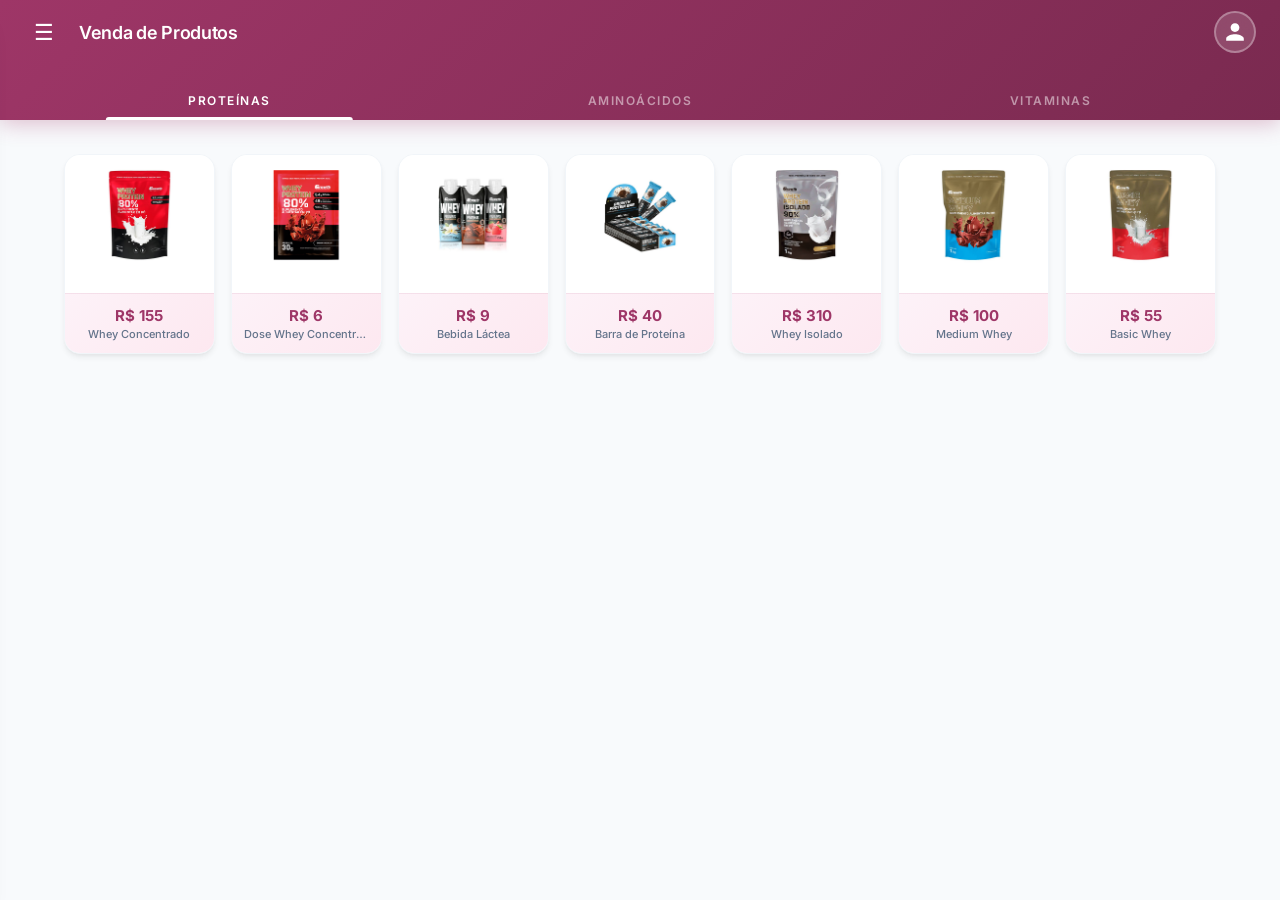
==== commit 897501ca: "Update carrinho.html" ====
--- a/carrinho.html
+++ b/carrinho.html
@@ -198,10 +198,10 @@
 /* MENU LATERAL */
 .side-menu {
   position: fixed;
-  top: 110px;
+  top: 0;
   left: -280px;
   width: 270px;
-  height: calc(100vh - 110px);
+  height: 100vh;
   background: var(--surface);
   box-shadow: var(--shadow-xl);
   transition: left 0.3s cubic-bezier(0.4, 0, 0.2, 1);
@@ -715,6 +715,8 @@
   overflow-y: auto;
   box-shadow: var(--shadow-xl);
   animation: modalIn 0.25s ease;
+  display: flex;
+  flex-direction: column;
 }
 
 @keyframes modalIn {
@@ -1083,19 +1085,19 @@
   animation: modalIn 0.25s ease;
   display: flex; flex-direction: column;
 }
-.longpress-body { padding: 24px; flex: 1; display: flex; flex-direction: column; }
+.longpress-body { padding: 24px; flex: 1; display: flex; flex-direction: column; overflow-y: auto; min-height: 0; }
 .longpress-obs-textarea {
-  width: 100%; flex: 1; min-height: 250px;
+  width: 100%; flex: 1; min-height: 120px;
   border: 2px solid var(--border); border-radius: var(--radius-md);
   padding: 16px; font-family: 'Inter', sans-serif; font-size: 14px;
   resize: none; outline: none; transition: var(--transition); color: var(--text-primary);
 }
 .longpress-obs-textarea::placeholder { color: var(--text-muted); }
 .longpress-obs-textarea:focus { border-color: var(--primary); }
-.longpress-dots { display: flex; justify-content: center; gap: 8px; margin-top: 20px; }
+.longpress-dots { display: flex; justify-content: center; gap: 8px; margin-top: 12px; }
 .longpress-dot { width: 10px; height: 10px; border-radius: 50%; background: var(--border); transition: var(--transition); }
 .longpress-dot.active { background: var(--info); }
-.longpress-actions { display: flex; gap: 12px; padding: 16px 24px 24px; }
+.longpress-actions { display: flex; gap: 12px; padding: 16px 24px 24px; flex-shrink: 0; }
 .longpress-btn-cancel {
   flex: 1; padding: 14px; border: none; border-radius: 25px;
   background: var(--danger); color: white; font-weight: 700; font-size: 14px;
@@ -1114,14 +1116,14 @@
 .longpress-product-name { font-size: 15px; font-weight: 600; color: var(--text-primary); }
 .longpress-product-price { font-size: 13px; color: var(--text-secondary); margin-top: 2px; }
 .longpress-qty-display {
-  text-align: center; font-size: 32px; font-weight: 700; color: var(--text-primary);
-  padding: 10px 0; border-bottom: 2px solid var(--border); margin-bottom: 8px;
+  text-align: center; font-size: 28px; font-weight: 700; color: var(--text-primary);
+  padding: 6px 0; border-bottom: 2px solid var(--border); margin-bottom: 8px;
 }
 .longpress-total { text-align: center; font-size: 14px; color: var(--text-secondary); margin-bottom: 16px; font-weight: 500; }
 .longpress-total span { font-weight: 700; color: var(--text-primary); }
-.longpress-keypad { display: grid; grid-template-columns: repeat(3, 1fr); gap: 10px; justify-items: center; }
+.longpress-keypad { display: grid; grid-template-columns: repeat(3, 1fr); gap: 8px; justify-items: center; }
 .longpress-key {
-  width: 64px; height: 64px; border-radius: 50%; border: none;
+  width: 56px; height: 56px; border-radius: 50%; border: none;
   background: var(--surface-tertiary); font-size: 20px; font-weight: 600;
   cursor: pointer; font-family: 'Inter', sans-serif; color: var(--text-primary);
   transition: var(--transition); display: flex; align-items: center; justify-content: center;
@@ -1164,8 +1166,9 @@
   font-weight: 600;
   font-size: 15px;
   letter-spacing: 0.3px;
-}
-.combo-modal-body { padding: 24px; }
+  flex-shrink: 0;
+}
+.combo-modal-body { padding: 24px; flex: 1; overflow-y: auto; min-height: 0; }
 .combo-item-row {
   display: flex;
   align-items: center;
@@ -1189,13 +1192,14 @@
 .combo-modal-footer {
   display: flex; gap: 12px; padding: 16px 24px;
   border-top: 1px solid var(--border);
+  flex-shrink: 0;
 }
 .combo-price-info {
   flex: 1; display: flex; flex-direction: column; justify-content: center;
 }
 .combo-price-label { font-size: 11px; color: var(--text-muted); text-transform: uppercase; font-weight: 600; }
 .combo-price-value { font-size: 18px; font-weight: 700; color: var(--primary); }
-.combo-modal-actions { display: flex; gap: 12px; padding: 0 24px 24px; }
+.combo-modal-actions { display: flex; gap: 12px; padding: 0 24px 24px; flex-shrink: 0; }
 .combo-btn-cancel {
   flex: 1; padding: 14px; border: none; border-radius: 25px;
   background: var(--danger); color: white; font-weight: 700; font-size: 14px;
@@ -1260,6 +1264,11 @@
   animation: modalIn 0.25s ease;
   display: flex; flex-direction: column;
 }
+.complement-modal-scrollable {
+  flex: 1;
+  overflow-y: auto;
+  min-height: 0;
+}
 .complement-modal-header {
   background: linear-gradient(135deg, var(--primary) 0%, var(--primary-dark) 100%);
   color: white;
@@ -1270,6 +1279,7 @@
   font-weight: 600;
   font-size: 15px;
   letter-spacing: 0.3px;
+  flex-shrink: 0;
 }
 .complement-modal-subtitle {
   padding: 12px 24px 0;
@@ -1279,8 +1289,6 @@
 }
 .complement-modal-body {
   padding: 16px 24px;
-  overflow-y: auto;
-  flex: 1;
 }
 .complement-option {
   display: flex;
@@ -1372,6 +1380,7 @@
   display: flex; gap: 12px;
   padding: 16px 24px 24px;
   border-top: 1px solid var(--border);
+  flex-shrink: 0;
 }
 .complement-btn-cancel {
   flex: 1; padding: 14px; border: none; border-radius: 25px;
@@ -2752,13 +2761,15 @@
     <div class="complement-modal-header">
       <span id="complementModalTitle">COMPLEMENTOS</span>
     </div>
-    <div class="complement-modal-subtitle" id="complementModalSubtitle">Selecione entre 1 e 1 itens</div>
-    <div class="complement-modal-body" id="complementModalBody"></div>
-    <div class="complement-obs-section">
-      <div class="complement-obs-label">Observações</div>
-      <textarea class="complement-obs-textarea" id="complementObsText" placeholder="Ex: sem açúcar, extra gelado..."></textarea>
+    <div class="complement-modal-scrollable">
+      <div class="complement-modal-subtitle" id="complementModalSubtitle">Selecione entre 1 e 1 itens</div>
+      <div class="complement-modal-body" id="complementModalBody"></div>
+      <div class="complement-obs-section">
+        <div class="complement-obs-label">Observações</div>
+        <textarea class="complement-obs-textarea" id="complementObsText" placeholder="Ex: sem açúcar, extra gelado..."></textarea>
+      </div>
+      <div class="complement-error" id="complementError">⚠ Selecione um complemento para continuar</div>
     </div>
-    <div class="complement-error" id="complementError">⚠ Selecione um complemento para continuar</div>
     <div class="complement-modal-actions">
       <button class="complement-btn-cancel" onclick="fecharComplementModal()">CANCELAR</button>
       <button class="complement-btn-confirm" onclick="confirmarComplementModal()">CONFIRMAR</button>
